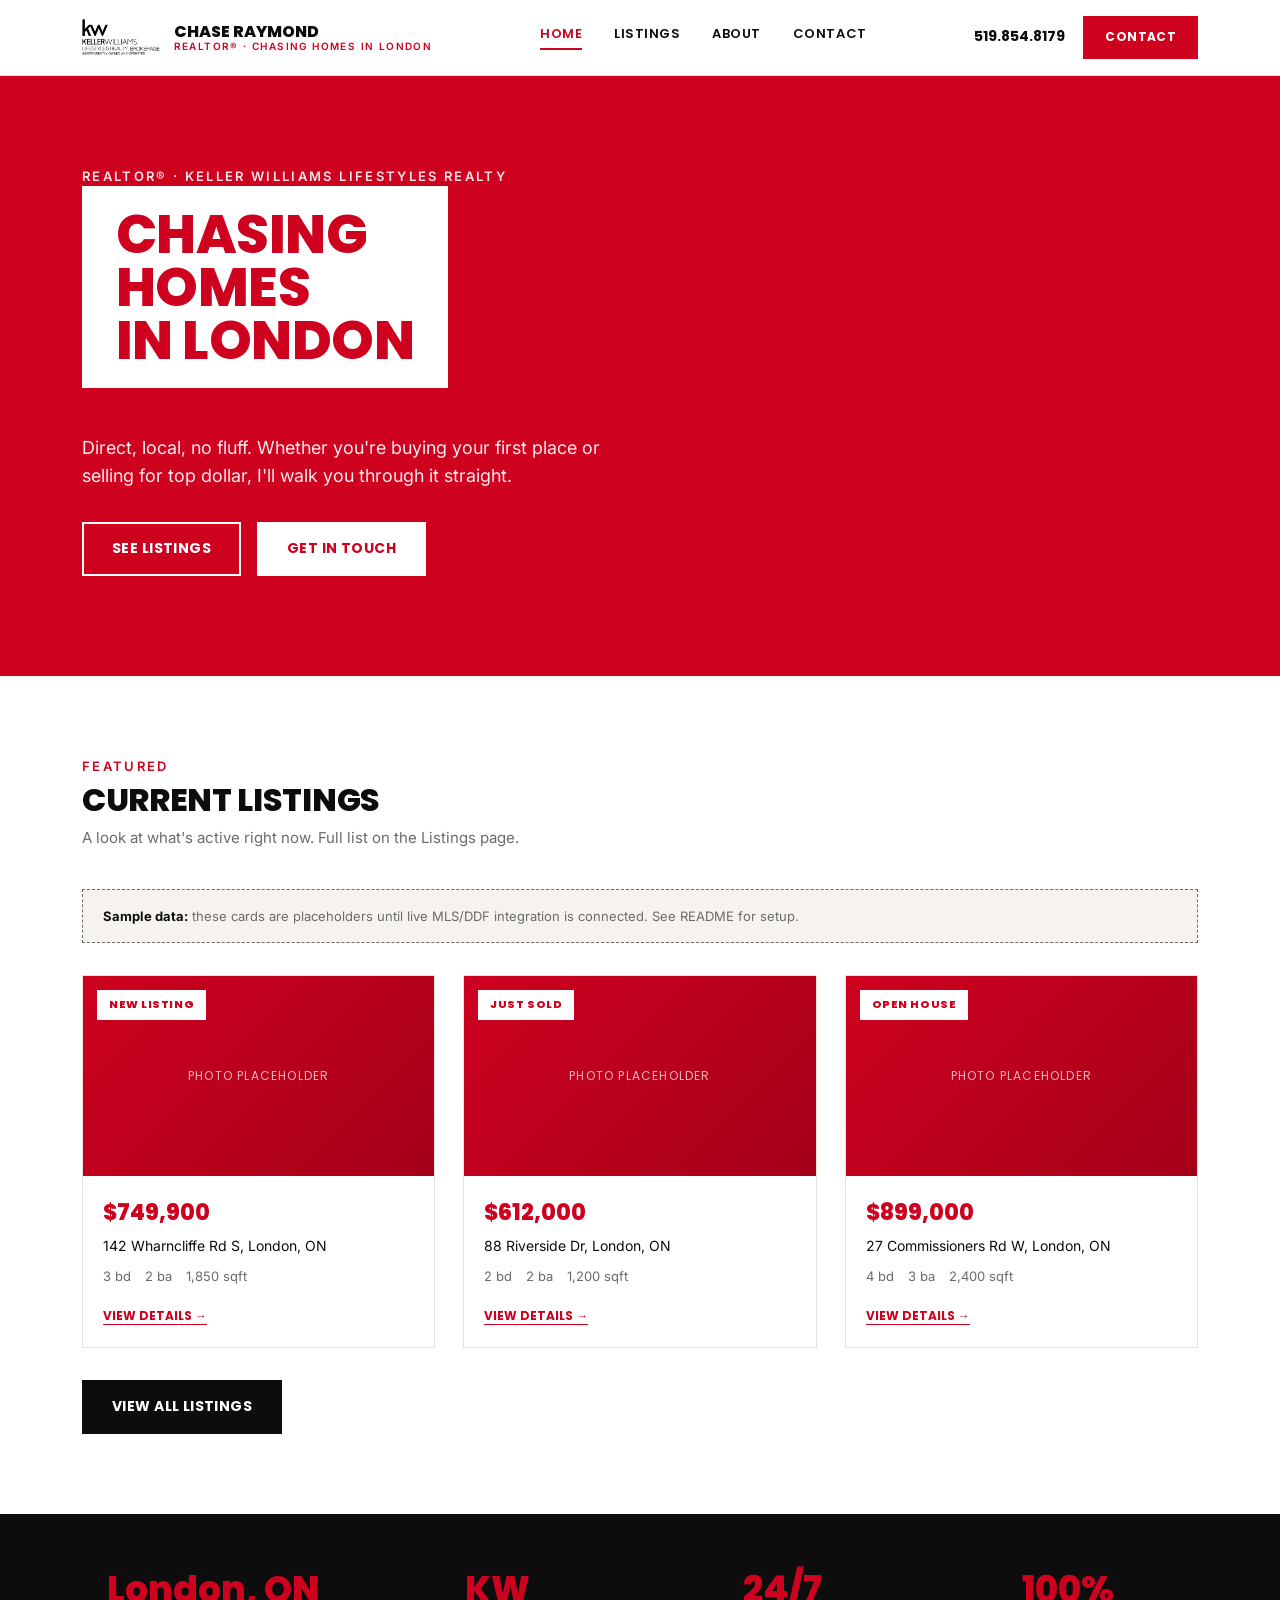
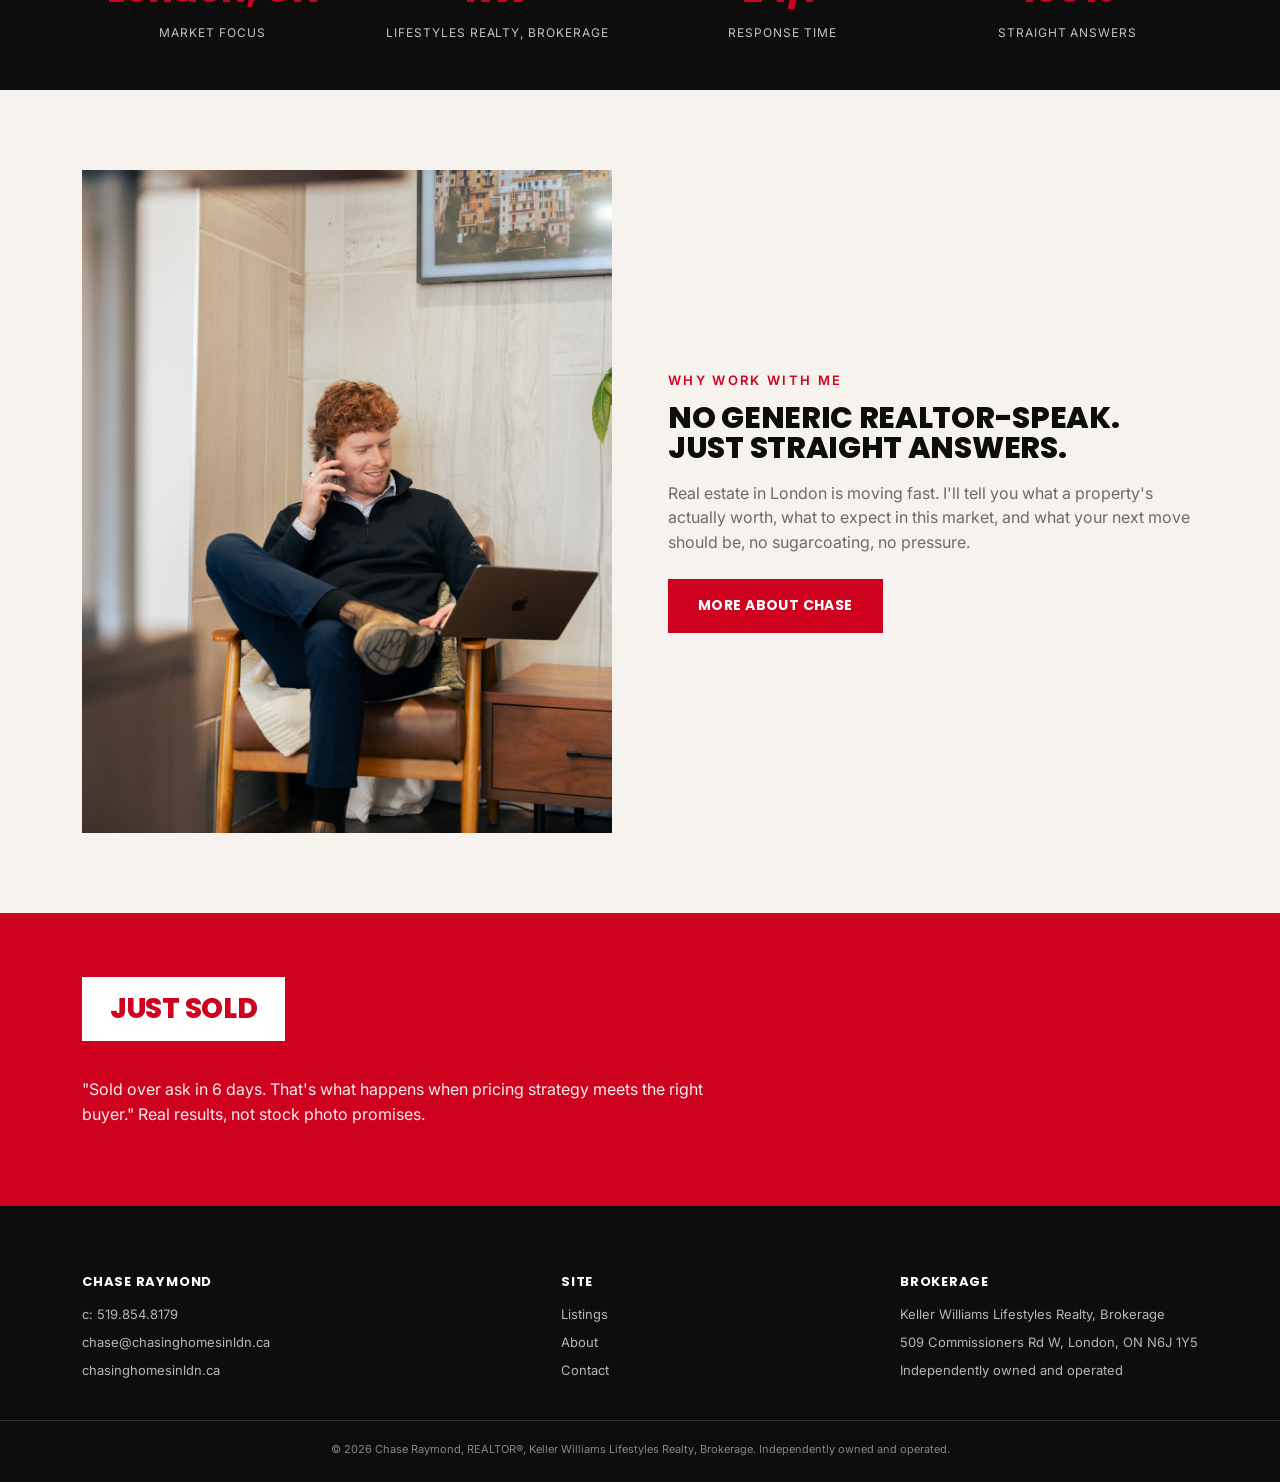
==== index.html @ 0db94415 "Add files via upload" ====
<!DOCTYPE html>
<html lang="en">
<head>
<meta charset="UTF-8">
<title>Chase Raymond | REALTOR® in London, Ontario, Keller Williams Lifestyles Realty</title>
<meta name="description" content="Chase Raymond is a REALTOR® with Keller Williams Lifestyles Realty serving London, Ontario. Browse active listings, get a market update, or reach out directly.">
<meta name="robots" content="index, follow">
<link rel="canonical" href="https://chasinghomesinldn.ca/">
<meta name="viewport" content="width=device-width, initial-scale=1.0">

<!-- Open Graph -->
<meta property="og:type" content="website">
<meta property="og:title" content="Chase Raymond | REALTOR® in London, Ontario">
<meta property="og:description" content="REALTOR® with Keller Williams Lifestyles Realty serving London, Ontario. Browse listings, get a market update, or reach out directly.">
<meta property="og:url" content="https://chasinghomesinldn.ca/">
<meta property="og:image" content="https://chasinghomesinldn.ca/assets/og-image.jpg">
<meta property="og:locale" content="en_CA">
<meta property="og:site_name" content="Chase Raymond, Chasing Homes in London">

<!-- Twitter -->
<meta name="twitter:card" content="summary_large_image">
<meta name="twitter:title" content="Chase Raymond | REALTOR® in London, Ontario">
<meta name="twitter:description" content="REALTOR® with Keller Williams Lifestyles Realty serving London, Ontario.">
<meta name="twitter:image" content="https://chasinghomesinldn.ca/assets/og-image.jpg">

<link rel="preconnect" href="https://fonts.googleapis.com">
<link href="https://fonts.googleapis.com/css2?family=Poppins:wght@400;600;700;800&family=Inter:wght@400;500;600&display=swap" rel="stylesheet">
<link rel="stylesheet" href="css/style.css">

<!-- Structured data: helps Google connect this site to your name + Google Business Profile -->
<script type="application/ld+json">
{
  "@context": "https://schema.org",
  "@type": "RealEstateAgent",
  "name": "Chase Raymond",
  "url": "https://chasinghomesinldn.ca/",
  "image": "https://chasinghomesinldn.ca/assets/og-image.jpg",
  "telephone": "+1-519-854-8179",
  "email": "chase@chasinghomesinldn.ca",
  "address": {
    "@type": "PostalAddress",
    "streetAddress": "509 Commissioners Rd W",
    "addressLocality": "London",
    "addressRegion": "ON",
    "postalCode": "N6J 1Y5",
    "addressCountry": "CA"
  },
  "areaServed": {
    "@type": "City",
    "name": "London, Ontario"
  },
  "worksFor": {
    "@type": "Organization",
    "name": "Keller Williams Lifestyles Realty, Brokerage"
  },
  "sameAs": [
    "https://www.instagram.com/REPLACE_WITH_HANDLE",
    "https://www.facebook.com/REPLACE_WITH_HANDLE",
    "https://www.realtor.ca/REPLACE_WITH_PROFILE_URL",
    "https://www.google.com/maps/place/REPLACE_WITH_GOOGLE_BUSINESS_PROFILE_URL"
  ]
}
</script>
</head>
<body>

<header class="site-header">
  <div class="nav-inner">
    <a class="nav-brand" href="index.html">
      <img src="assets/kw-logo-white.png" alt="Keller Williams" style="filter:invert(1) grayscale(1) brightness(0);">
      <span class="name">Chase Raymond<span>REALTOR® · Chasing Homes in London</span></span>
    </a>
    <nav class="nav-links">
      <a href="index.html" class="active">Home</a>
      <a href="listings.html">Listings</a>
      <a href="about.html">About</a>
      <a href="contact.html">Contact</a>
    </nav>
    <div class="nav-cta">
      <a href="tel:5198548179" class="nav-phone">519.854.8179</a>
      <a href="contact.html" class="btn btn-primary" style="padding:10px 20px;font-size:12px;">Contact</a>
      <button class="menu-toggle">&#9776;</button>
    </div>
  </div>
</header>

<section class="hero">
  <div class="wrap">
    <div class="eyebrow">REALTOR® · Keller Williams Lifestyles Realty</div>
    <div class="panel"><h1>Chasing<br>Homes<br>in London</h1></div>
    <p class="sub">Direct, local, no fluff. Whether you're buying your first place or selling for top dollar, I'll walk you through it straight.</p>
    <div class="actions">
      <a href="listings.html" class="btn btn-outline">See Listings</a>
      <a href="contact.html" class="btn" style="background:var(--white);color:var(--red);">Get In Touch</a>
    </div>
  </div>
</section>

<section class="alt">
  <div class="wrap">
    <div class="section-head">
      <div class="eyebrow">Featured</div>
      <h2>Current Listings</h2>
      <p>A look at what's active right now. Full list on the Listings page.</p>
    </div>
    <div class="listings-notice"><b>Sample data:</b> these cards are placeholders until live MLS/DDF integration is connected. See README for setup.</div>
    <div id="home-listings" class="listing-grid"></div>
    <div style="margin-top:32px;">
      <a href="listings.html" class="btn btn-dark">View All Listings</a>
    </div>
  </div>
</section>

<section class="stats">
  <div class="wrap">
    <div>
      <div class="num">London, ON</div>
      <div class="label">Market Focus</div>
    </div>
    <div>
      <div class="num">KW</div>
      <div class="label">Lifestyles Realty, Brokerage</div>
    </div>
    <div>
      <div class="num">24/7</div>
      <div class="label">Response Time</div>
    </div>
    <div>
      <div class="num">100%</div>
      <div class="label">Straight Answers</div>
    </div>
  </div>
</section>

<section>
  <div class="wrap split">
    <img class="photo-block" src="assets/Photo(32of38).jpg" alt="Chase Raymond working with a client">
    <div>
      <div class="eyebrow">Why work with me</div>
      <h2 style="font-size:30px;margin:12px 0 18px;">No generic realtor-speak. Just straight answers.</h2>
      <p style="color:var(--grey);font-size:16px;margin-bottom:24px;">Real estate in London is moving fast. I'll tell you what a property's actually worth, what to expect in this market, and what your next move should be, no sugarcoating, no pressure.</p>
      <a href="about.html" class="btn btn-primary">More About Chase</a>
    </div>
  </div>
</section>

<section class="quote-block">
  <div class="wrap">
    <div class="panel"><h2>Just Sold</h2></div>
    <p>"Sold over ask in 6 days. That's what happens when pricing strategy meets the right buyer." Real results, not stock photo promises.</p>
  </div>
</section>

<footer class="site-footer">
  <div class="wrap">
    <div class="col">
      <h4>Chase Raymond</h4>
      <a href="tel:5198548179">c: 519.854.8179</a>
      <a href="mailto:chase@chasinghomesinldn.ca">chase@chasinghomesinldn.ca</a>
      <a href="index.html">chasinghomesinldn.ca</a>
    </div>
    <div class="col">
      <h4>Site</h4>
      <a href="listings.html">Listings</a>
      <a href="about.html">About</a>
      <a href="contact.html">Contact</a>
    </div>
    <div class="col">
      <h4>Brokerage</h4>
      <a href="https://kwlifestyles.kw.com/" target="_blank" rel="noopener">Keller Williams Lifestyles Realty, Brokerage</a>
      <a href="https://www.google.com/maps/search/?api=1&query=509+Commissioners+Rd+W%2C+London%2C+ON+N6J+1Y5" target="_blank" rel="noopener">509 Commissioners Rd W, London, ON N6J 1Y5</a>
      <span style="display:block;font-size:13px;margin-bottom:8px;">Independently owned and operated</span>
    </div>
  </div>
  <div class="legal">&copy; 2026 Chase Raymond, REALTOR®, Keller Williams Lifestyles Realty, Brokerage. Independently owned and operated.</div>
</footer>

<script src="js/listings.js"></script>
<script>loadListings('#home-listings', { limit: 3, dataPath: 'data/listings.json' });</script>
</body>
</html>
---- css/style.css ----
/* ============================================
   Chase Raymond, Brand System Stylesheet
   Built from Brand Guidelines v1.0
   ============================================ */

:root{
  --red:#CE011F;
  --red-dark:#A50019;
  --black:#0D0D0D;
  --white:#FFFFFF;
  --offwhite:#F6F3EF;
  --grey:#6B6B6B;
  --line:#E7E2DB;
  --maxw:1180px;
}

*{box-sizing:border-box;}
html{scroll-behavior:smooth;}
body{
  margin:0;
  font-family:'Inter',sans-serif;
  color:var(--black);
  background:var(--offwhite);
  line-height:1.55;
}
img{max-width:100%;display:block;}
a{color:inherit;text-decoration:none;}

h1,h2,h3,.headline{
  font-family:'Poppins',sans-serif;
  font-weight:800;
  text-transform:uppercase;
  margin:0;
  line-height:1;
  letter-spacing:-0.01em;
}

.eyebrow{
  font-family:'Inter',sans-serif;
  font-weight:600;
  letter-spacing:0.18em;
  text-transform:uppercase;
  font-size:13px;
  color:var(--red);
}

.wrap{max-width:var(--maxw);margin:0 auto;padding:0 32px;}

/* ---------- Buttons ---------- */
.btn{
  display:inline-block;
  font-family:'Poppins',sans-serif;
  font-weight:700;
  text-transform:uppercase;
  letter-spacing:0.03em;
  font-size:14px;
  padding:14px 28px;
  border:2px solid transparent;
  cursor:pointer;
}
.btn-primary{background:var(--red);color:var(--white);}
.btn-primary:hover{background:var(--red-dark);}
.btn-outline{background:transparent;color:var(--white);border-color:var(--white);}
.btn-outline:hover{background:var(--white);color:var(--red);}
.btn-dark{background:var(--black);color:var(--white);}

/* ---------- Header / Nav ---------- */
header.site-header{
  background:var(--white);
  border-bottom:1px solid var(--line);
  position:sticky;
  top:0;
  z-index:50;
}
.nav-inner{
  display:flex;
  align-items:center;
  justify-content:space-between;
  padding:16px 32px;
  max-width:var(--maxw);
  margin:0 auto;
}
.nav-brand{display:flex;align-items:center;gap:14px;}
.nav-brand img{height:36px;width:auto;}
.nav-brand .name{
  font-family:'Poppins',sans-serif;
  font-weight:800;
  text-transform:uppercase;
  font-size:16px;
  color:var(--black);
  line-height:1.1;
}
.nav-brand .name span{display:block;font-family:'Inter',sans-serif;font-weight:600;font-size:10px;letter-spacing:0.14em;color:var(--red);text-transform:uppercase;}
nav.nav-links{display:flex;gap:32px;}
nav.nav-links a{
  font-family:'Poppins',sans-serif;
  font-weight:600;
  font-size:13px;
  text-transform:uppercase;
  letter-spacing:0.04em;
  color:var(--black);
  padding-bottom:4px;
  border-bottom:2px solid transparent;
}
nav.nav-links a:hover, nav.nav-links a.active{border-bottom-color:var(--red);color:var(--red);}
.nav-cta{display:flex;align-items:center;gap:18px;}
.nav-phone{font-family:'Poppins',sans-serif;font-weight:700;font-size:14px;}
.menu-toggle{display:none;background:none;border:none;font-size:26px;cursor:pointer;}

@media (max-width:860px){
  nav.nav-links{
    position:absolute;top:100%;left:0;right:0;
    background:var(--white);
    flex-direction:column;
    padding:20px 32px;
    border-bottom:1px solid var(--line);
    display:none;
    gap:18px;
  }
  nav.nav-links.open{display:flex;}
  .menu-toggle{display:block;}
  .nav-phone{display:none;}
}

/* ---------- Hero / Offset Block ---------- */
.hero{
  background:var(--red);
  color:var(--white);
  padding:90px 0 100px;
  position:relative;
  overflow:hidden;
}
.hero .wrap{position:relative;z-index:2;}
.hero .panel{
  background:var(--white);
  color:var(--red);
  display:inline-block;
  padding:22px 34px;
  margin-bottom:26px;
}
.hero .panel h1{font-size:54px;line-height:0.98;}
.hero .eyebrow{color:var(--white);opacity:0.9;}
.hero p.sub{
  font-size:18px;
  max-width:520px;
  margin:20px 0 32px;
  color:rgba(255,255,255,0.92);
}
.hero .actions{display:flex;gap:16px;flex-wrap:wrap;}

@media (max-width:640px){
  .hero .panel h1{font-size:38px;}
}

/* ---------- Section shell ---------- */
section{padding:80px 0;}
section.alt{background:var(--white);}
.section-head{margin-bottom:40px;max-width:640px;}
.section-head h2{font-size:32px;margin-top:8px;}
.section-head p{color:var(--grey);font-size:15px;margin-top:10px;}

/* ---------- Listing Cards ---------- */
.listing-grid{
  display:grid;
  grid-template-columns:repeat(auto-fit,minmax(300px,1fr));
  gap:28px;
}
.listing-card{
  background:var(--white);
  border:1px solid var(--line);
  overflow:hidden;
}
.listing-card .photo{
  height:200px;
  background:linear-gradient(135deg,var(--red),var(--red-dark));
  display:flex;
  align-items:center;
  justify-content:center;
  color:rgba(255,255,255,0.7);
  font-family:'Poppins',sans-serif;
  font-size:12px;
  text-transform:uppercase;
  letter-spacing:0.1em;
  position:relative;
}
.listing-card .tag{
  position:absolute;top:14px;left:14px;
  background:var(--white);color:var(--red);
  font-family:'Poppins',sans-serif;font-weight:800;font-size:11px;
  text-transform:uppercase;letter-spacing:0.05em;
  padding:6px 12px;
}
.listing-card .body{padding:20px;}
.listing-card .price{font-family:'Poppins',sans-serif;font-weight:800;font-size:22px;color:var(--red);}
.listing-card .addr{font-size:14px;color:var(--black);margin-top:4px;}
.listing-card .meta{font-size:13px;color:var(--grey);margin-top:10px;display:flex;gap:14px;}
.listing-card .cta{margin-top:16px;}
.listing-card .cta a{font-family:'Poppins',sans-serif;font-weight:700;font-size:12px;text-transform:uppercase;color:var(--red);border-bottom:1px solid var(--red);}

.listings-notice{
  background:var(--offwhite);
  border:1px dashed var(--grey);
  padding:16px 20px;
  font-size:13px;
  color:var(--grey);
  margin-bottom:32px;
}
.listings-notice b{color:var(--black);}

/* ---------- About / split ---------- */
.split{display:grid;grid-template-columns:1fr 1fr;gap:56px;align-items:center;}
@media (max-width:860px){.split{grid-template-columns:1fr;}}
.photo-block{
  background:var(--red);
  aspect-ratio:4/5;
  display:flex;
  align-items:center;
  justify-content:center;
  color:rgba(255,255,255,0.75);
  font-family:'Poppins',sans-serif;
  text-transform:uppercase;
  font-size:13px;
  letter-spacing:0.1em;
  text-align:center;
  padding:20px;
}
img.photo-block{
  object-fit:cover;
  padding:0;
}

/* ---------- Stats strip ---------- */
.stats{
  background:var(--black);
  color:var(--white);
  padding:48px 0;
}
.stats .wrap{display:grid;grid-template-columns:repeat(4,1fr);gap:24px;text-align:center;}
.stats .num{font-family:'Poppins',sans-serif;font-weight:800;font-size:36px;color:var(--red);}
.stats .label{font-size:12px;text-transform:uppercase;letter-spacing:0.08em;color:rgba(255,255,255,0.75);margin-top:6px;}
@media (max-width:640px){.stats .wrap{grid-template-columns:repeat(2,1fr);}}

/* ---------- Voice / quote block ---------- */
.quote-block{
  background:var(--red);
  color:var(--white);
  padding:64px 0;
  text-align:left;
}
.quote-block .panel{
  background:var(--white);color:var(--red);
  display:inline-block;padding:18px 28px;margin-bottom:20px;
}
.quote-block .panel h2{font-size:28px;}
.quote-block p{max-width:640px;font-size:16px;color:rgba(255,255,255,0.92);}

/* ---------- Contact form ---------- */
form.contact-form{display:grid;gap:18px;max-width:560px;}
form.contact-form label{
  font-family:'Poppins',sans-serif;
  font-weight:600;
  font-size:12px;
  text-transform:uppercase;
  letter-spacing:0.06em;
  color:var(--grey);
  display:block;
  margin-bottom:6px;
}
form.contact-form input,
form.contact-form textarea,
form.contact-form select{
  width:100%;
  padding:12px 14px;
  border:1px solid var(--line);
  background:var(--white);
  font-family:'Inter',sans-serif;
  font-size:14px;
}
form.contact-form textarea{min-height:120px;resize:vertical;}

.contact-info-block{background:var(--white);border:1px solid var(--line);padding:28px;}
.contact-info-block .row{display:flex;gap:14px;margin-bottom:16px;font-size:14px;}
.contact-info-block .row b{font-family:'Poppins',sans-serif;font-weight:700;min-width:70px;color:var(--red);text-transform:uppercase;font-size:12px;}

/* ---------- Footer ---------- */
footer.site-footer{
  background:var(--black);
  color:rgba(255,255,255,0.7);
  padding:48px 0 24px;
}
footer.site-footer .wrap{display:flex;justify-content:space-between;flex-wrap:wrap;gap:24px;}
footer.site-footer .col h4{
  font-family:'Poppins',sans-serif;color:var(--white);
  font-size:13px;text-transform:uppercase;letter-spacing:0.06em;margin-bottom:12px;
}
footer.site-footer a{font-size:13px;display:block;margin-bottom:8px;color:rgba(255,255,255,0.7);}
footer.site-footer a:hover{color:var(--red);}
footer.site-footer .legal{
  margin-top:32px;padding-top:20px;border-top:1px solid rgba(255,255,255,0.15);
  font-size:11px;color:rgba(255,255,255,0.5);text-align:center;
}
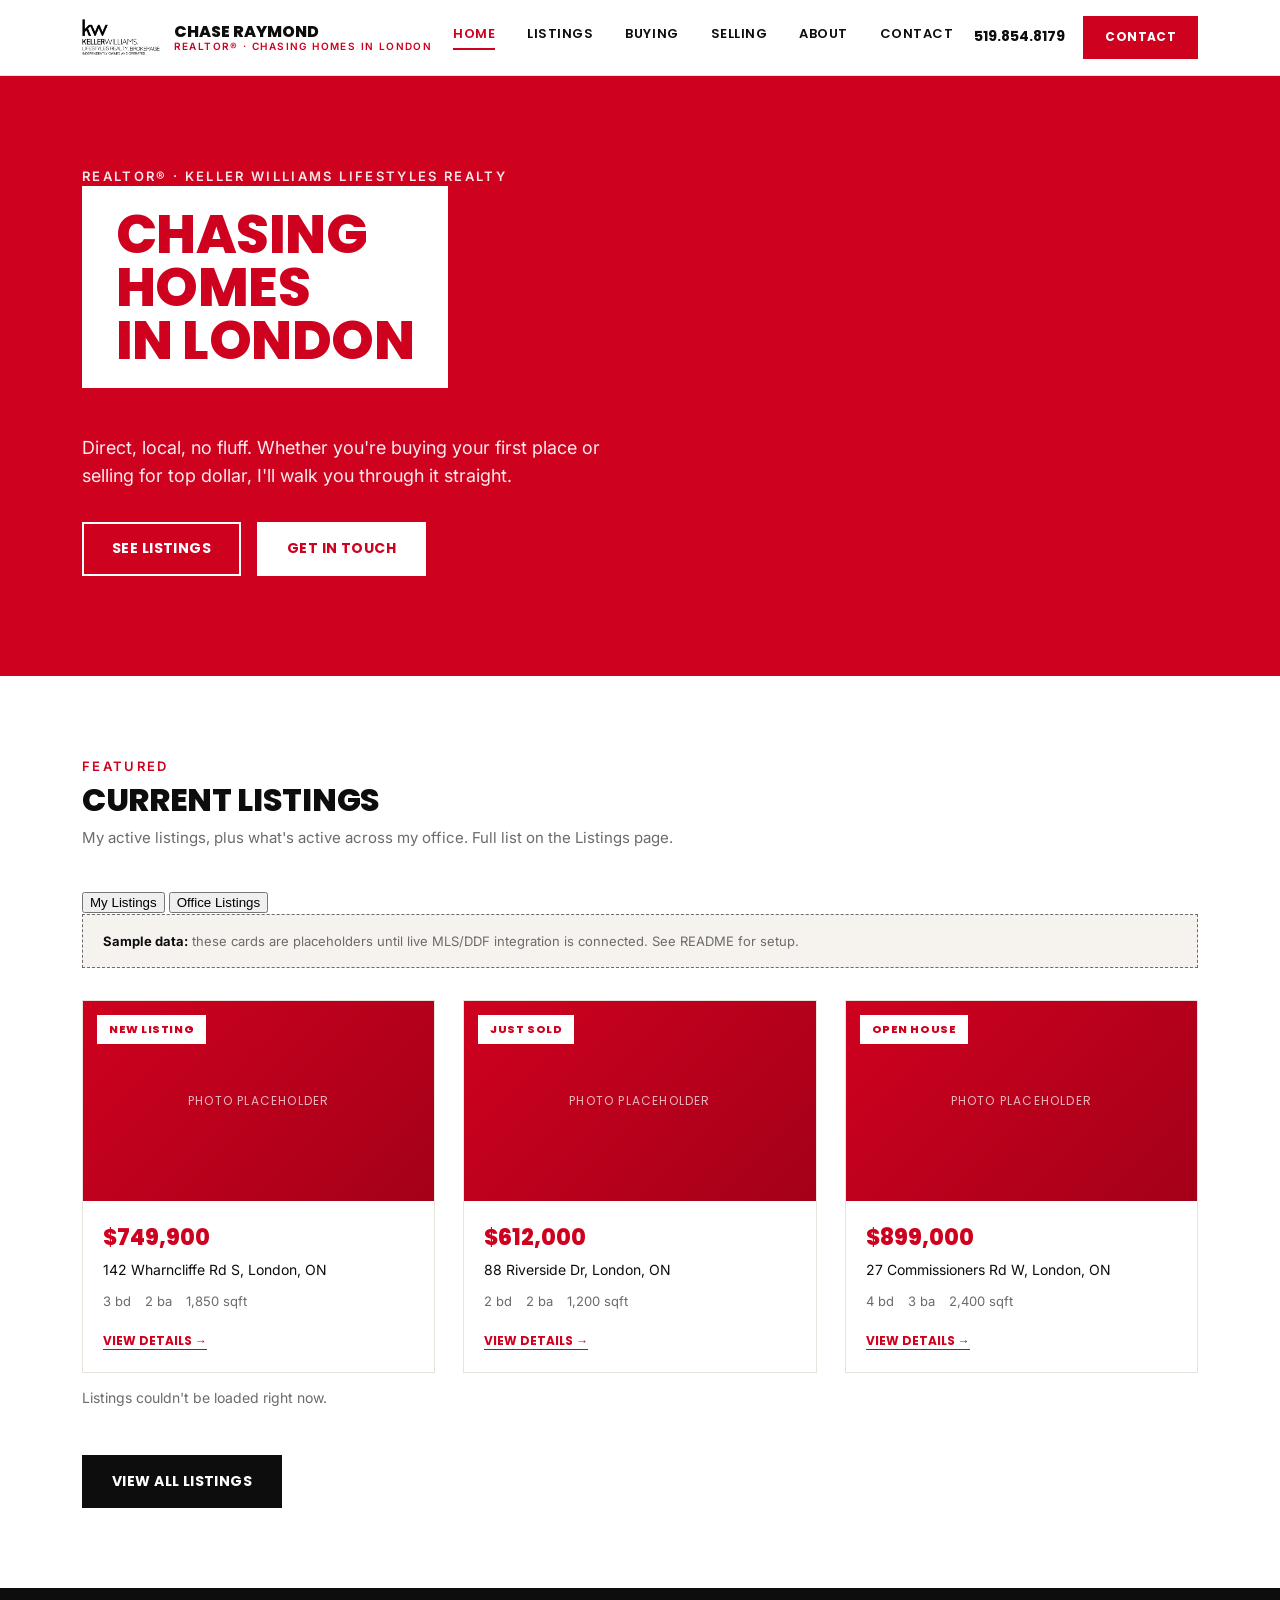
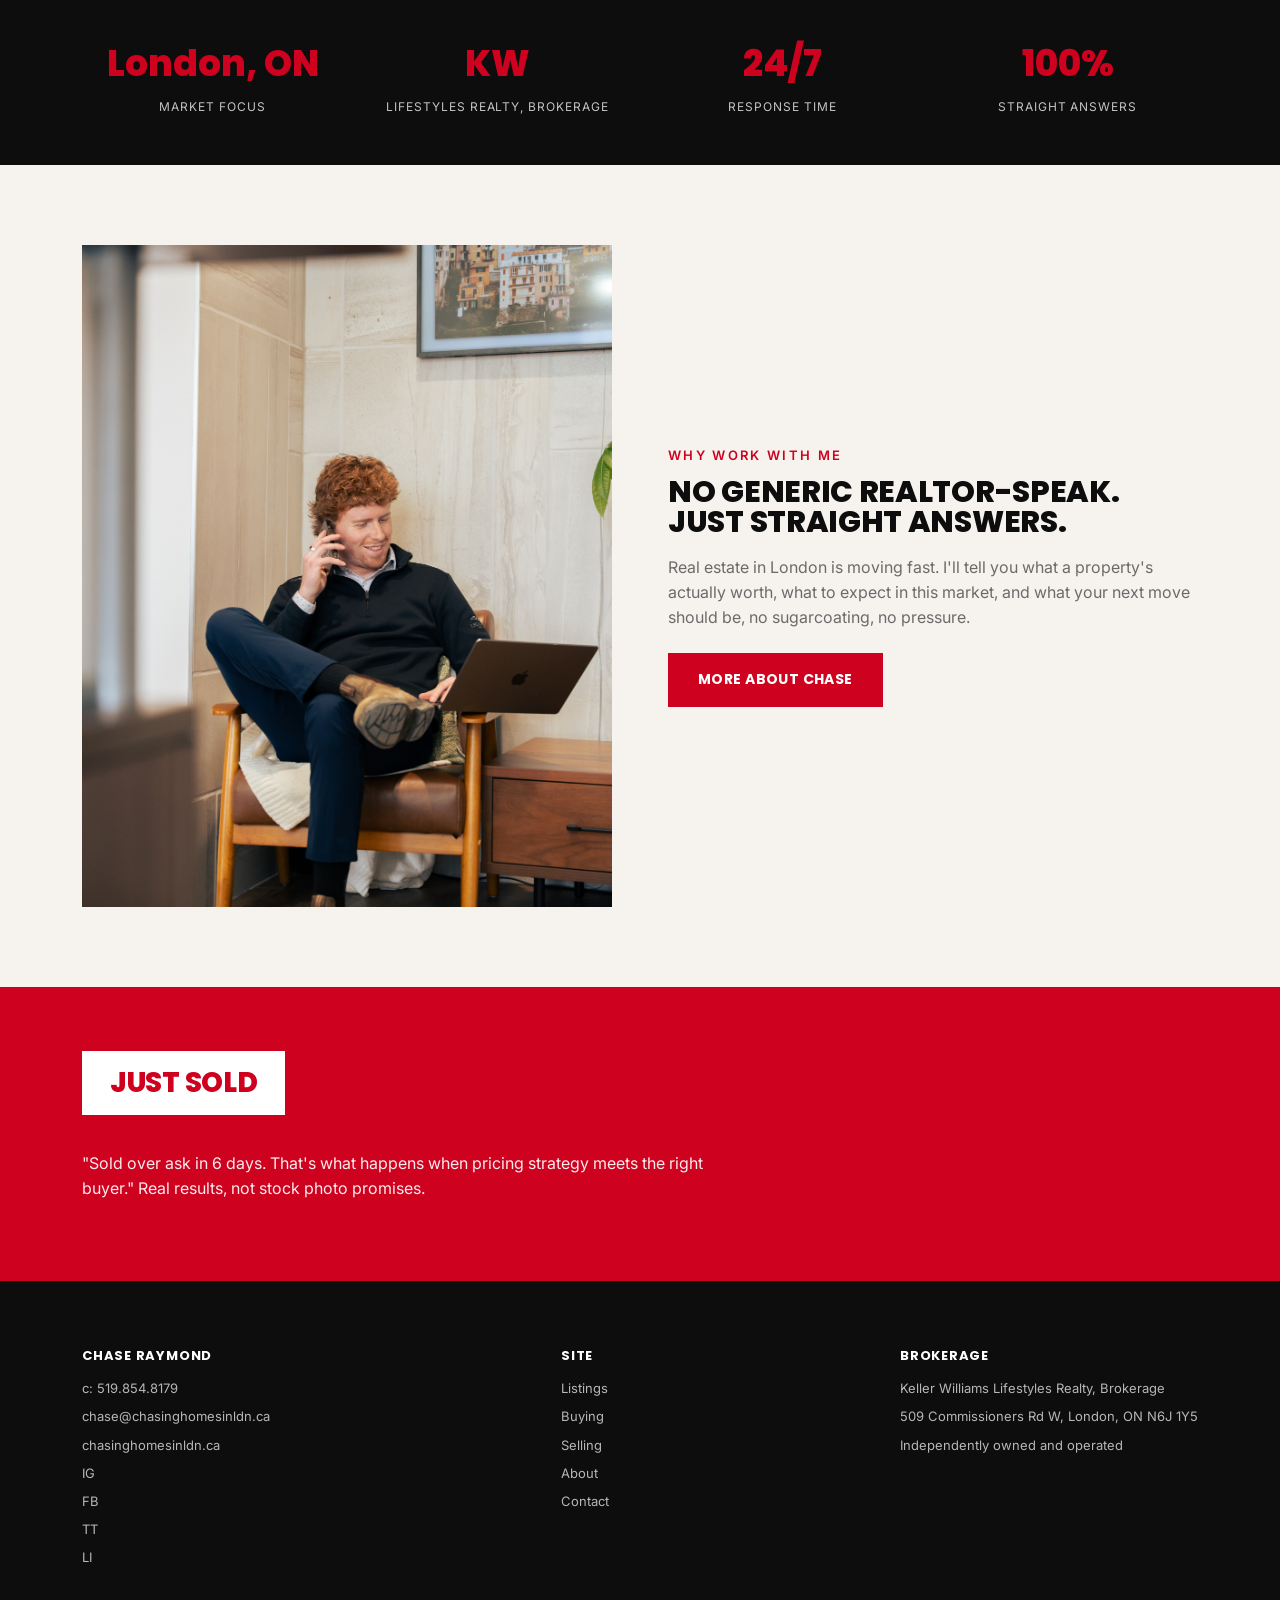
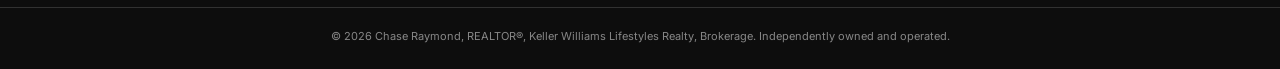
==== commit 5a453f79: "Add files via upload" ====
--- a/index.html
+++ b/index.html
@@ -56,6 +56,8 @@
   "sameAs": [
     "https://www.instagram.com/REPLACE_WITH_HANDLE",
     "https://www.facebook.com/REPLACE_WITH_HANDLE",
+    "https://www.tiktok.com/@REPLACE_WITH_HANDLE",
+    "https://www.linkedin.com/in/REPLACE_WITH_HANDLE",
     "https://www.realtor.ca/REPLACE_WITH_PROFILE_URL",
     "https://www.google.com/maps/place/REPLACE_WITH_GOOGLE_BUSINESS_PROFILE_URL"
   ]
@@ -73,6 +75,8 @@
     <nav class="nav-links">
       <a href="index.html" class="active">Home</a>
       <a href="listings.html">Listings</a>
+      <a href="buying.html">Buying</a>
+      <a href="selling.html">Selling</a>
       <a href="about.html">About</a>
       <a href="contact.html">Contact</a>
     </nav>
@@ -84,7 +88,7 @@
   </div>
 </header>
 
-<section class="hero">
+<section class="hero hero-photo">
   <div class="wrap">
     <div class="eyebrow">REALTOR® · Keller Williams Lifestyles Realty</div>
     <div class="panel"><h1>Chasing<br>Homes<br>in London</h1></div>
@@ -96,22 +100,35 @@
   </div>
 </section>
 
-<section class="alt">
+<section class="alt reveal">
   <div class="wrap">
     <div class="section-head">
       <div class="eyebrow">Featured</div>
       <h2>Current Listings</h2>
-      <p>A look at what's active right now. Full list on the Listings page.</p>
-    </div>
+      <p>My active listings, plus what's active across my office. Full list on the Listings page.</p>
+    </div>
+
+    <div class="tab-row">
+      <button class="tab-btn active" data-tab="mine">My Listings</button>
+      <button class="tab-btn" data-tab="office">Office Listings</button>
+    </div>
+
     <div class="listings-notice"><b>Sample data:</b> these cards are placeholders until live MLS/DDF integration is connected. See README for setup.</div>
-    <div id="home-listings" class="listing-grid"></div>
+
+    <div class="tab-panel active" id="tab-mine">
+      <div id="home-listings" class="listing-grid"></div>
+    </div>
+    <div class="tab-panel" id="tab-office">
+      <div id="home-office-listings" class="listing-grid"></div>
+    </div>
+
     <div style="margin-top:32px;">
       <a href="listings.html" class="btn btn-dark">View All Listings</a>
     </div>
   </div>
 </section>
 
-<section class="stats">
+<section class="stats reveal">
   <div class="wrap">
     <div>
       <div class="num">London, ON</div>
@@ -132,7 +149,7 @@
   </div>
 </section>
 
-<section>
+<section class="reveal">
   <div class="wrap split">
     <img class="photo-block" src="assets/Photo(32of38).jpg" alt="Chase Raymond working with a client">
     <div>
@@ -144,7 +161,7 @@
   </div>
 </section>
 
-<section class="quote-block">
+<section class="quote-block reveal">
   <div class="wrap">
     <div class="panel"><h2>Just Sold</h2></div>
     <p>"Sold over ask in 6 days. That's what happens when pricing strategy meets the right buyer." Real results, not stock photo promises.</p>
@@ -158,10 +175,18 @@
       <a href="tel:5198548179">c: 519.854.8179</a>
       <a href="mailto:chase@chasinghomesinldn.ca">chase@chasinghomesinldn.ca</a>
       <a href="index.html">chasinghomesinldn.ca</a>
+      <div class="social-row">
+        <a href="#" aria-label="Instagram">IG</a>
+        <a href="#" aria-label="Facebook">FB</a>
+        <a href="#" aria-label="TikTok">TT</a>
+        <a href="#" aria-label="LinkedIn">LI</a>
+      </div>
     </div>
     <div class="col">
       <h4>Site</h4>
       <a href="listings.html">Listings</a>
+      <a href="buying.html">Buying</a>
+      <a href="selling.html">Selling</a>
       <a href="about.html">About</a>
       <a href="contact.html">Contact</a>
     </div>
@@ -176,6 +201,19 @@
 </footer>
 
 <script src="js/listings.js"></script>
-<script>loadListings('#home-listings', { limit: 3, dataPath: 'data/listings.json' });</script>
+<script src="js/animations.js"></script>
+<script>
+  loadListings('#home-listings', { limit: 3, dataPath: 'data/listings.json' });
+  loadListings('#home-office-listings', { limit: 3, dataPath: 'data/office-listings.json' });
+
+  document.querySelectorAll('.tab-btn').forEach(btn => {
+    btn.addEventListener('click', () => {
+      document.querySelectorAll('.tab-btn').forEach(b => b.classList.remove('active'));
+      document.querySelectorAll('.tab-panel').forEach(p => p.classList.remove('active'));
+      btn.classList.add('active');
+      document.getElementById('tab-' + btn.dataset.tab).classList.add('active');
+    });
+  });
+</script>
 </body>
 </html>
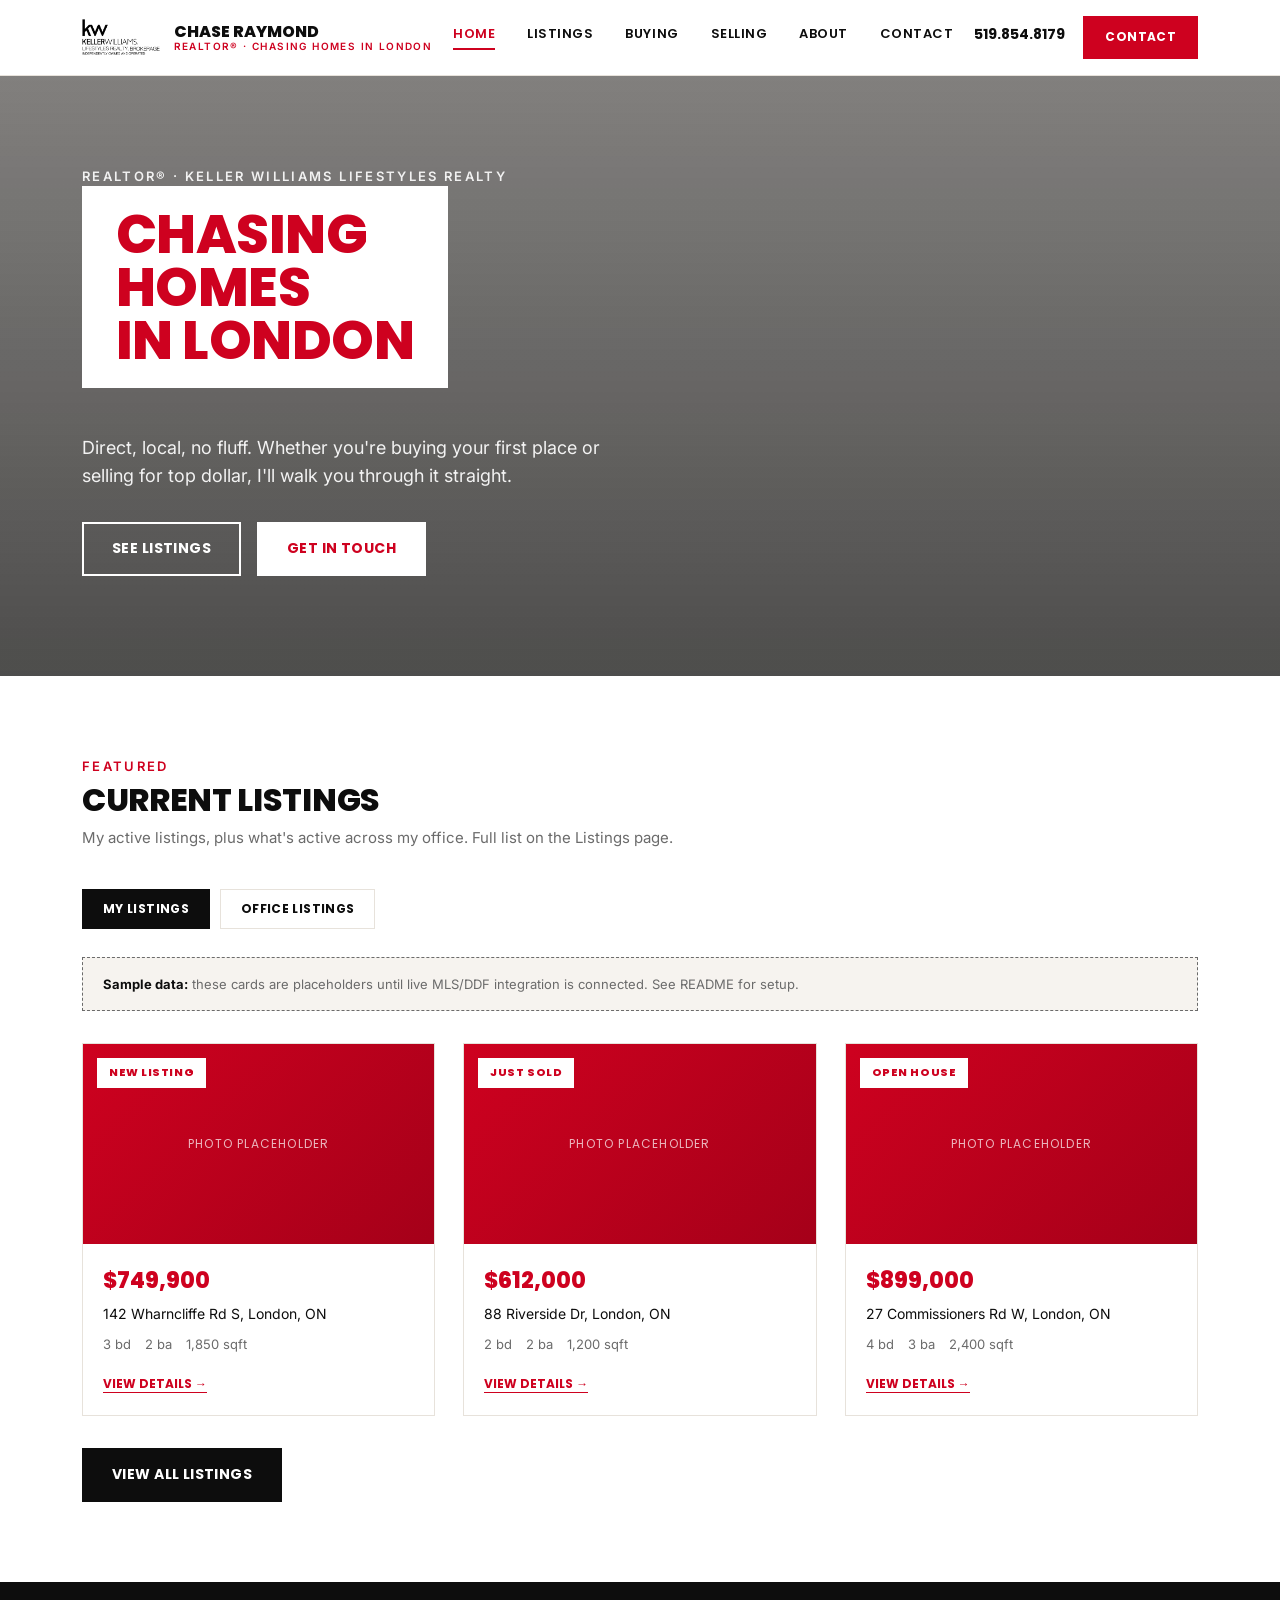
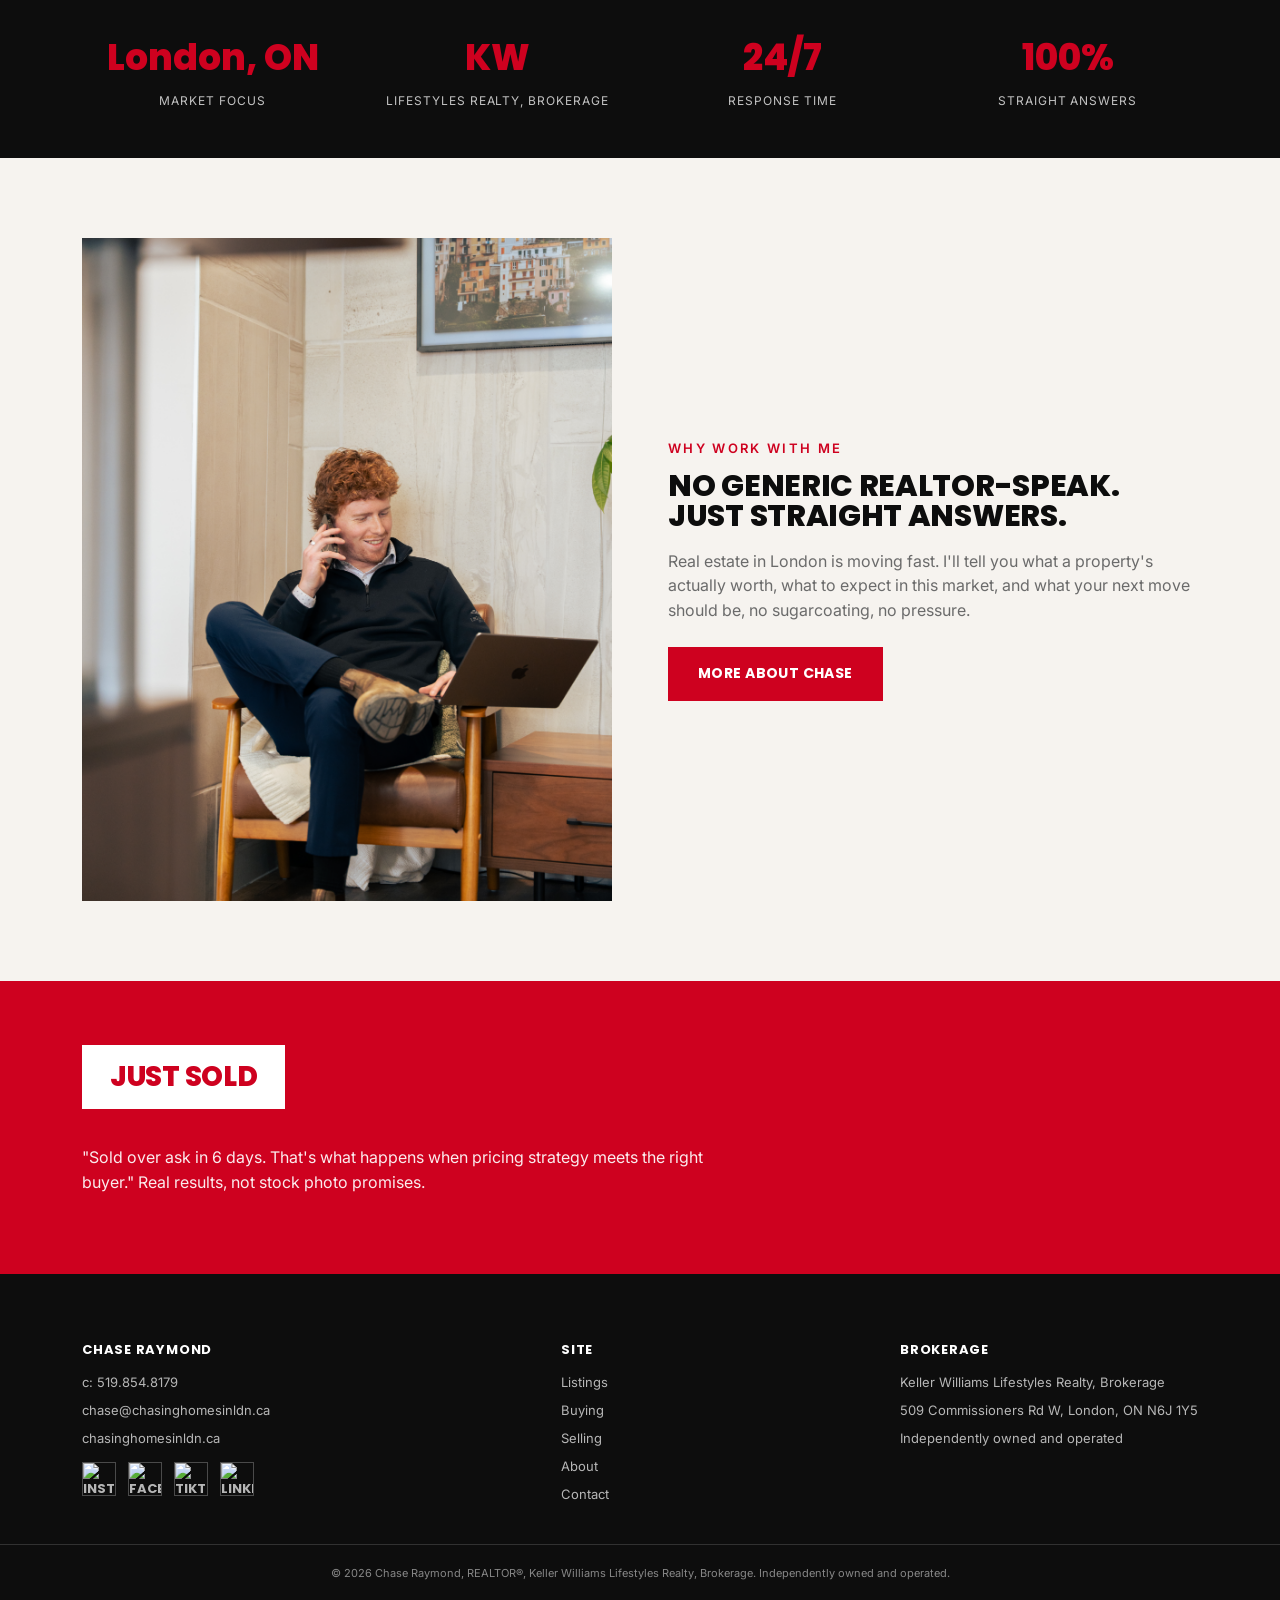
==== commit afe81e2f: "Add files via upload" ====
--- a/index.html
+++ b/index.html
@@ -54,10 +54,10 @@
     "name": "Keller Williams Lifestyles Realty, Brokerage"
   },
   "sameAs": [
-    "https://www.instagram.com/REPLACE_WITH_HANDLE",
-    "https://www.facebook.com/REPLACE_WITH_HANDLE",
-    "https://www.tiktok.com/@REPLACE_WITH_HANDLE",
-    "https://www.linkedin.com/in/REPLACE_WITH_HANDLE",
+    "https://www.instagram.com/chasinghomesinldn/",
+    "https://www.facebook.com/ChasingHomesInLDN/",
+    "https://www.tiktok.com/@c.raymond30",
+    "https://www.linkedin.com/in/chasinghomesinldn/",
     "https://www.realtor.ca/REPLACE_WITH_PROFILE_URL",
     "https://www.google.com/maps/place/REPLACE_WITH_GOOGLE_BUSINESS_PROFILE_URL"
   ]
@@ -176,10 +176,10 @@
       <a href="mailto:chase@chasinghomesinldn.ca">chase@chasinghomesinldn.ca</a>
       <a href="index.html">chasinghomesinldn.ca</a>
       <div class="social-row">
-        <a href="#" aria-label="Instagram">IG</a>
-        <a href="#" aria-label="Facebook">FB</a>
-        <a href="#" aria-label="TikTok">TT</a>
-        <a href="#" aria-label="LinkedIn">LI</a>
+        <a href="https://www.instagram.com/chasinghomesinldn/" target="_blank" rel="noopener" aria-label="Instagram"><img src="assets/Instagram.svg" alt="Instagram"></a>
+        <a href="https://www.facebook.com/ChasingHomesInLDN/" target="_blank" rel="noopener" aria-label="Facebook"><img src="assets/Facebook.svg" alt="Facebook"></a>
+        <a href="https://www.tiktok.com/@c.raymond30" target="_blank" rel="noopener" aria-label="TikTok"><img src="assets/Tiktok.svg" alt="TikTok"></a>
+        <a href="https://www.linkedin.com/in/chasinghomesinldn/" target="_blank" rel="noopener" aria-label="LinkedIn"><img src="assets/Linkedin.svg" alt="LinkedIn"></a>
       </div>
     </div>
     <div class="col">
--- a/css/style.css
+++ b/css/style.css
@@ -79,6 +79,7 @@
   padding:16px 32px;
   max-width:var(--maxw);
   margin:0 auto;
+  gap:16px;
 }
 .nav-brand{display:flex;align-items:center;gap:14px;}
 .nav-brand img{height:36px;width:auto;}
@@ -103,11 +104,31 @@
   border-bottom:2px solid transparent;
 }
 nav.nav-links a:hover, nav.nav-links a.active{border-bottom-color:var(--red);color:var(--red);}
-.nav-cta{display:flex;align-items:center;gap:18px;}
-.nav-phone{font-family:'Poppins',sans-serif;font-weight:700;font-size:14px;}
+.nav-cta{display:flex;align-items:center;gap:18px;flex-shrink:0;}
+.nav-phone{
+  font-family:'Poppins',sans-serif;
+  font-weight:700;
+  font-size:14px;
+  white-space:nowrap;
+  padding-bottom:4px;
+  border-bottom:2px solid transparent;
+  line-height:1.3;
+}
+.nav-phone:hover{border-bottom-color:var(--red);color:var(--red);}
 .menu-toggle{display:none;background:none;border:none;font-size:26px;cursor:pointer;}
 
-@media (max-width:860px){
+@media (max-width:1180px){
+  nav.nav-links{gap:16px;}
+  nav.nav-links a{font-size:12px;}
+  .nav-cta{gap:12px;}
+  .nav-brand .name{font-size:14px;}
+}
+
+@media (max-width:1040px){
+  .nav-phone{display:none;}
+}
+
+@media (max-width:940px){
   nav.nav-links{
     position:absolute;top:100%;left:0;right:0;
     background:var(--white);
@@ -119,7 +140,6 @@
   }
   nav.nav-links.open{display:flex;}
   .menu-toggle{display:block;}
-  .nav-phone{display:none;}
 }
 
 /* ---------- Hero / Offset Block ---------- */
@@ -150,6 +170,12 @@
 
 @media (max-width:640px){
   .hero .panel h1{font-size:38px;}
+}
+
+.hero-photo{
+  background:
+    linear-gradient(180deg, rgba(13,13,13,0.5), rgba(13,13,13,0.72)),
+    url('../assets/London%20Skyline.jpg') center/cover no-repeat;
 }
 
 /* ---------- Section shell ---------- */
@@ -299,3 +325,71 @@
   margin-top:32px;padding-top:20px;border-top:1px solid rgba(255,255,255,0.15);
   font-size:11px;color:rgba(255,255,255,0.5);text-align:center;
 }
+
+/* ---------- Social icons ---------- */
+.social-row{display:flex;gap:12px;margin-top:14px;}
+.social-row a{
+  width:34px;height:34px;
+  display:flex;align-items:center;justify-content:center;
+  border:1px solid rgba(255,255,255,0.25);
+  color:rgba(255,255,255,0.85);
+  font-family:'Poppins',sans-serif;font-weight:700;font-size:12px;
+  text-transform:uppercase;
+}
+.social-row a:hover{border-color:var(--red);color:var(--red);background:rgba(255,255,255,0.05);}
+
+/* ---------- Tabs (listings toggle) ---------- */
+.tab-row{display:flex;gap:10px;margin-bottom:28px;flex-wrap:wrap;}
+.tab-btn{
+  font-family:'Poppins',sans-serif;font-weight:700;font-size:12px;text-transform:uppercase;
+  letter-spacing:0.03em;
+  background:var(--white);border:1px solid var(--line);color:var(--black);
+  padding:10px 20px;cursor:pointer;
+}
+.tab-btn.active{background:var(--black);color:var(--white);border-color:var(--black);}
+.tab-panel{display:none;}
+.tab-panel.active{display:block;}
+
+/* ---------- Process steps ---------- */
+.process-list{counter-reset:step;display:grid;gap:20px;margin-top:8px;}
+.process-step{
+  display:grid;grid-template-columns:56px 1fr;gap:20px;
+  background:var(--white);border:1px solid var(--line);padding:22px;
+}
+.process-step .step-num{
+  counter-increment:step;
+  font-family:'Poppins',sans-serif;font-weight:800;font-size:22px;color:var(--red);
+  display:flex;align-items:flex-start;justify-content:center;
+}
+.process-step .step-num::before{content:counter(step);}
+.process-step h3{font-size:15px;text-transform:none;font-family:'Poppins',sans-serif;font-weight:700;margin-bottom:6px;}
+.process-step p{font-size:14px;color:var(--grey);margin:0;}
+
+/* ---------- Tip cards ---------- */
+.tip-grid{display:grid;grid-template-columns:repeat(auto-fit,minmax(260px,1fr));gap:20px;}
+.tip-card{background:var(--white);border:1px solid var(--line);border-left:4px solid var(--red);padding:20px;}
+.tip-card h3{font-size:14px;text-transform:none;font-family:'Poppins',sans-serif;font-weight:700;margin-bottom:8px;}
+.tip-card p{font-size:14px;color:var(--grey);margin:0;}
+
+/* ---------- Lead capture form ---------- */
+.lead-box{background:var(--black);color:var(--white);padding:40px;display:grid;grid-template-columns:1.1fr 1fr;gap:36px;align-items:center;}
+@media (max-width:760px){.lead-box{grid-template-columns:1fr;}}
+.lead-box h2{font-size:24px;color:var(--white);}
+.lead-box p{font-size:14px;color:rgba(255,255,255,0.75);margin-top:10px;}
+.lead-form{display:flex;gap:10px;flex-wrap:wrap;}
+.lead-form input[type="email"]{
+  flex:1;min-width:200px;padding:14px 16px;border:1px solid rgba(255,255,255,0.3);
+  background:rgba(255,255,255,0.05);color:var(--white);font-family:'Inter',sans-serif;font-size:14px;
+}
+.lead-form input[type="email"]::placeholder{color:rgba(255,255,255,0.5);}
+.lead-form .btn-primary{white-space:nowrap;}
+.lead-note{font-size:11px;color:rgba(255,255,255,0.5);margin-top:10px;}
+
+/* ---------- Scroll reveal ---------- */
+.reveal{opacity:0;transform:translateY(24px);transition:opacity 0.6s ease, transform 0.6s ease;}
+.reveal.in-view{opacity:1;transform:translateY(0);}
+.reveal-stagger.in-view .reveal-item{opacity:1;transform:translateY(0);}
+.reveal-item{opacity:0;transform:translateY(20px);transition:opacity 0.5s ease, transform 0.5s ease;}
+@media (prefers-reduced-motion: reduce){
+  .reveal, .reveal-item{opacity:1;transform:none;transition:none;}
+}
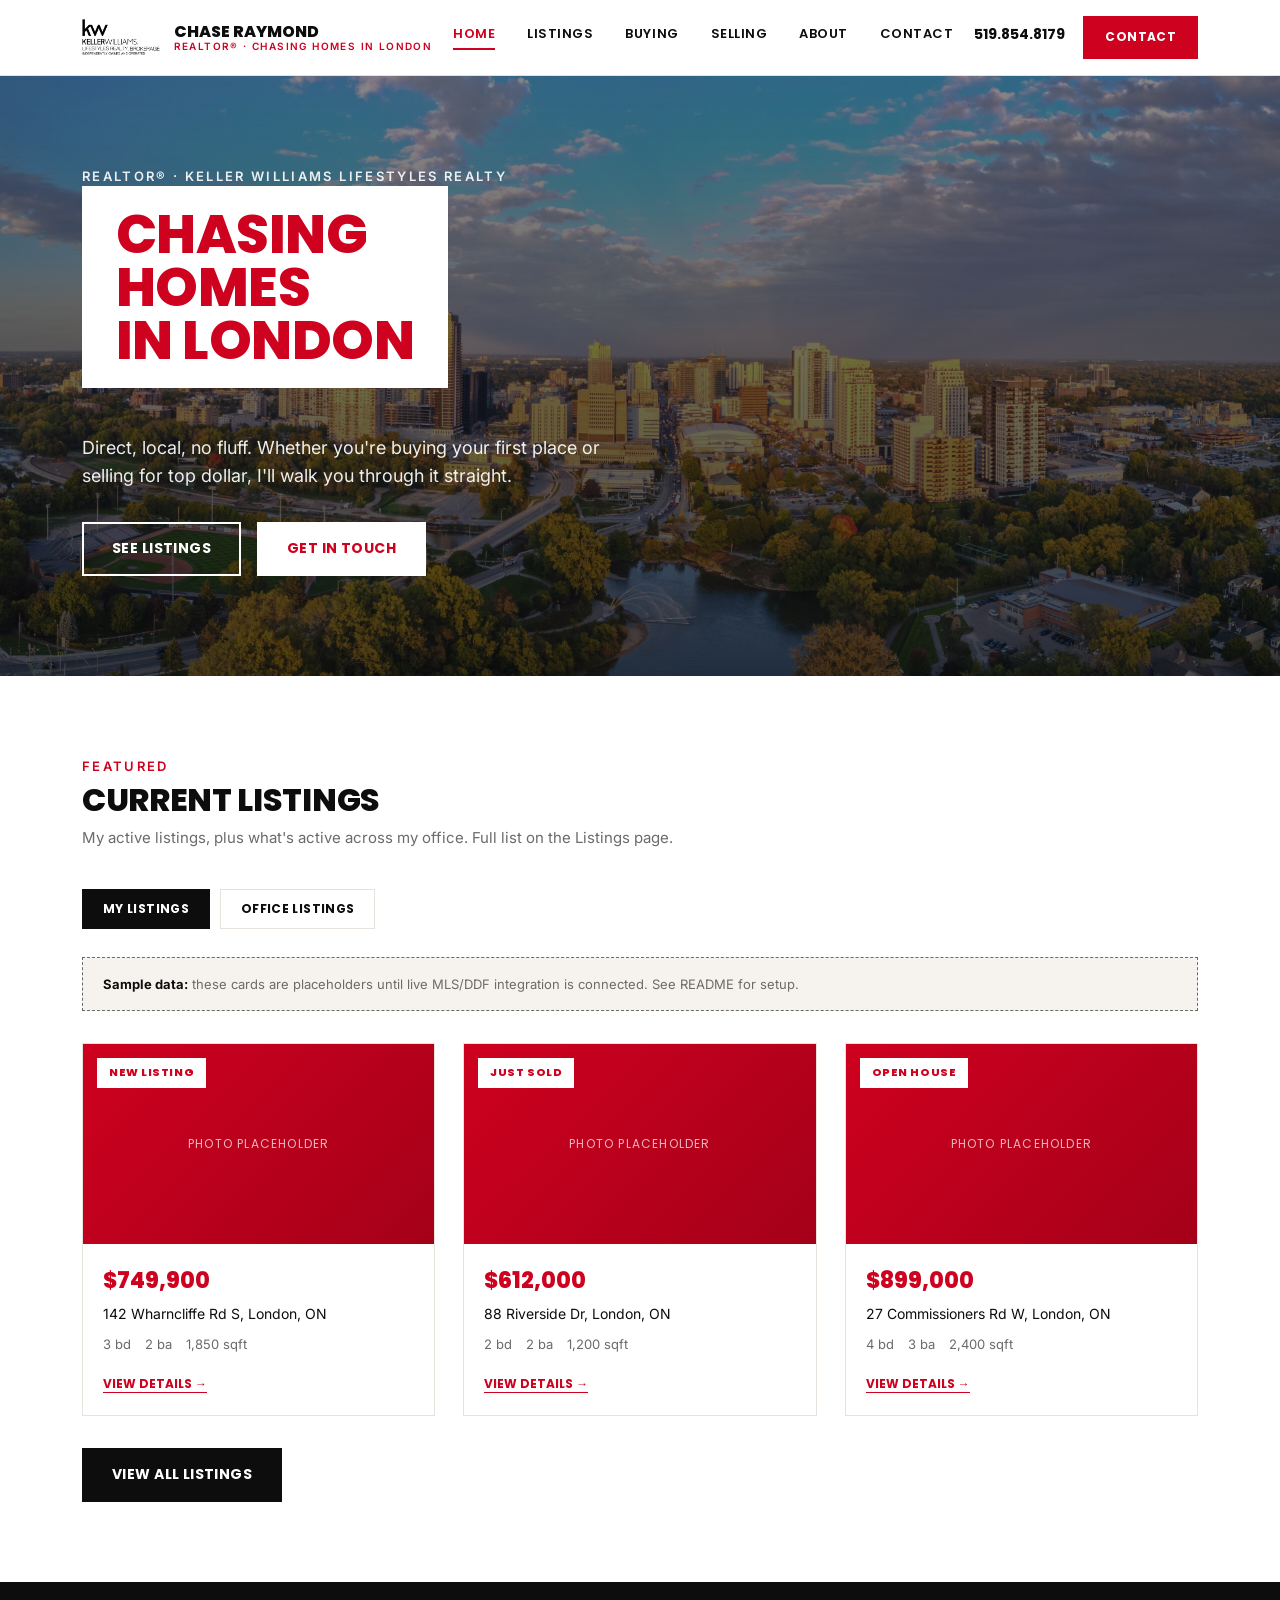
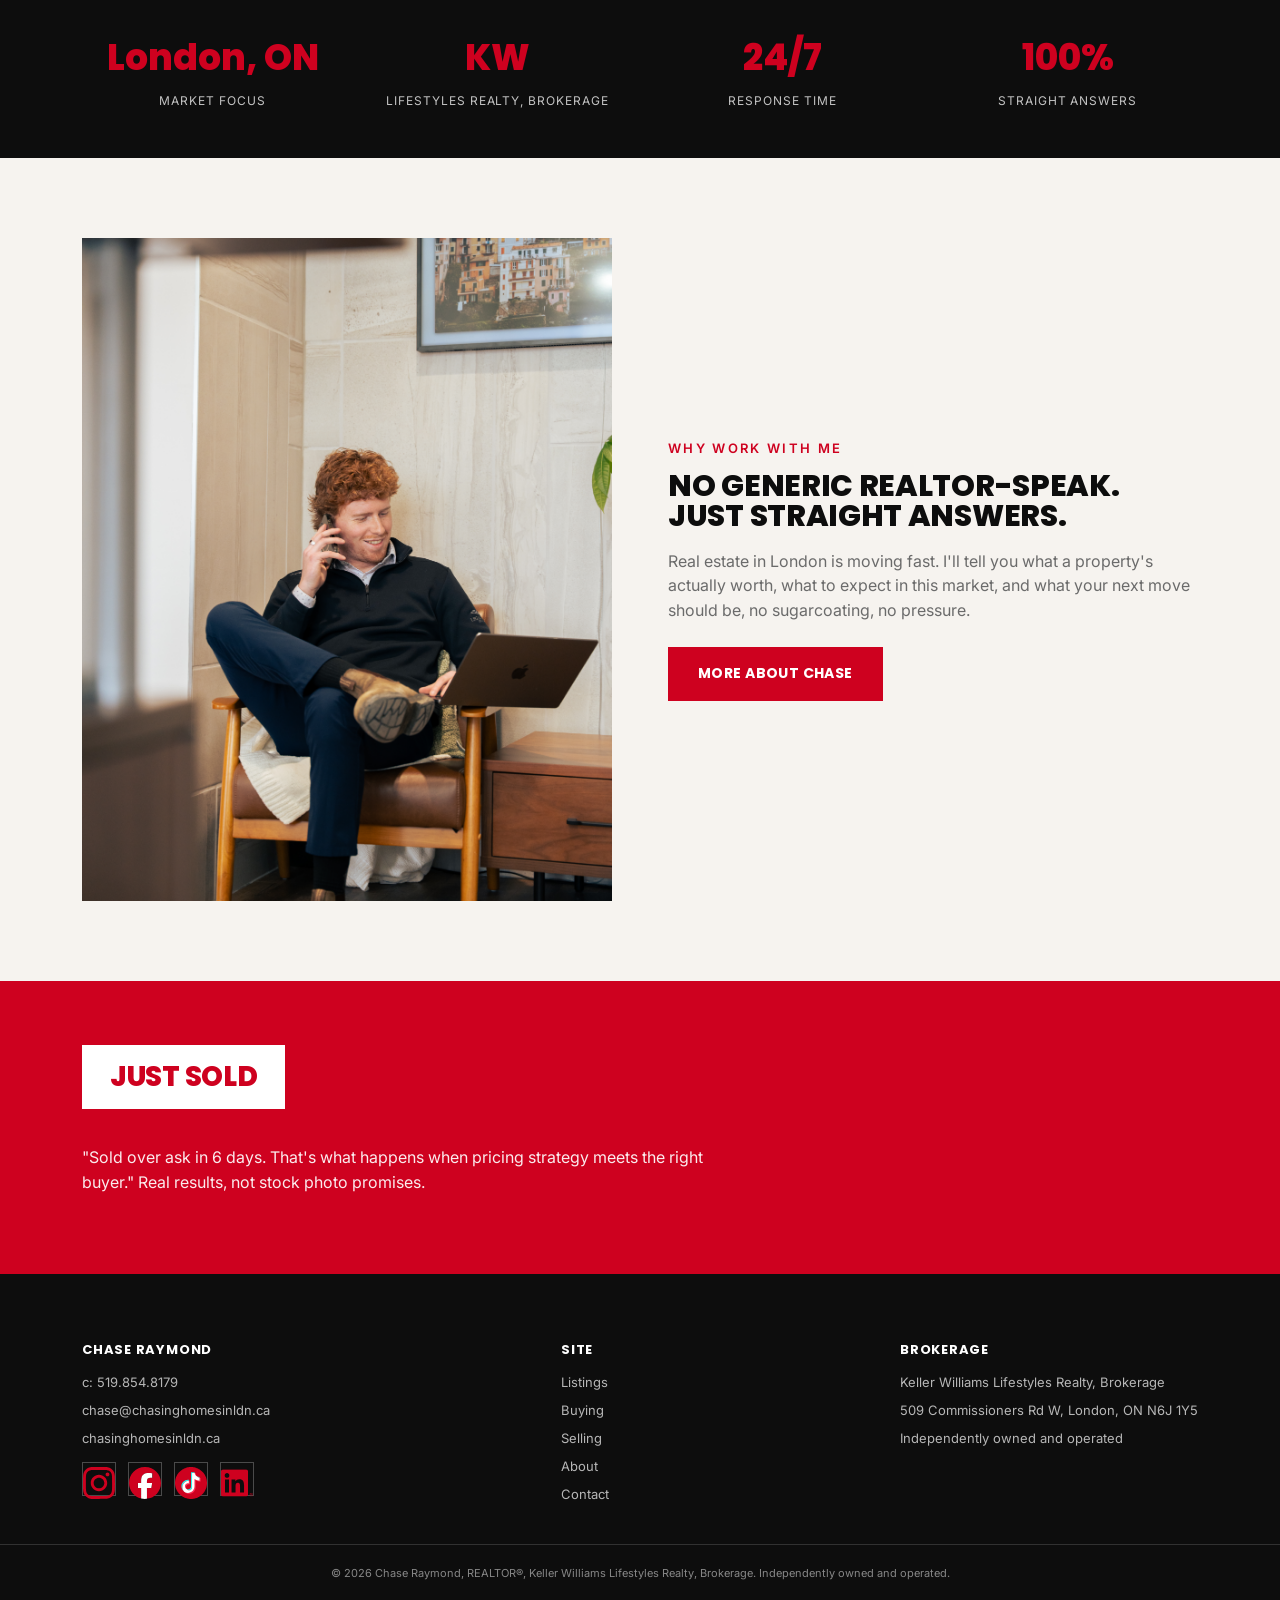
==== commit 63527d73: "Add files via upload" ====
--- a/index.html
+++ b/index.html
@@ -7,6 +7,7 @@
 <meta name="robots" content="index, follow">
 <link rel="canonical" href="https://chasinghomesinldn.ca/">
 <meta name="viewport" content="width=device-width, initial-scale=1.0">
+<link rel="icon" type="image/svg+xml" href="assets/favicon.svg">
 
 <!-- Open Graph -->
 <meta property="og:type" content="website">
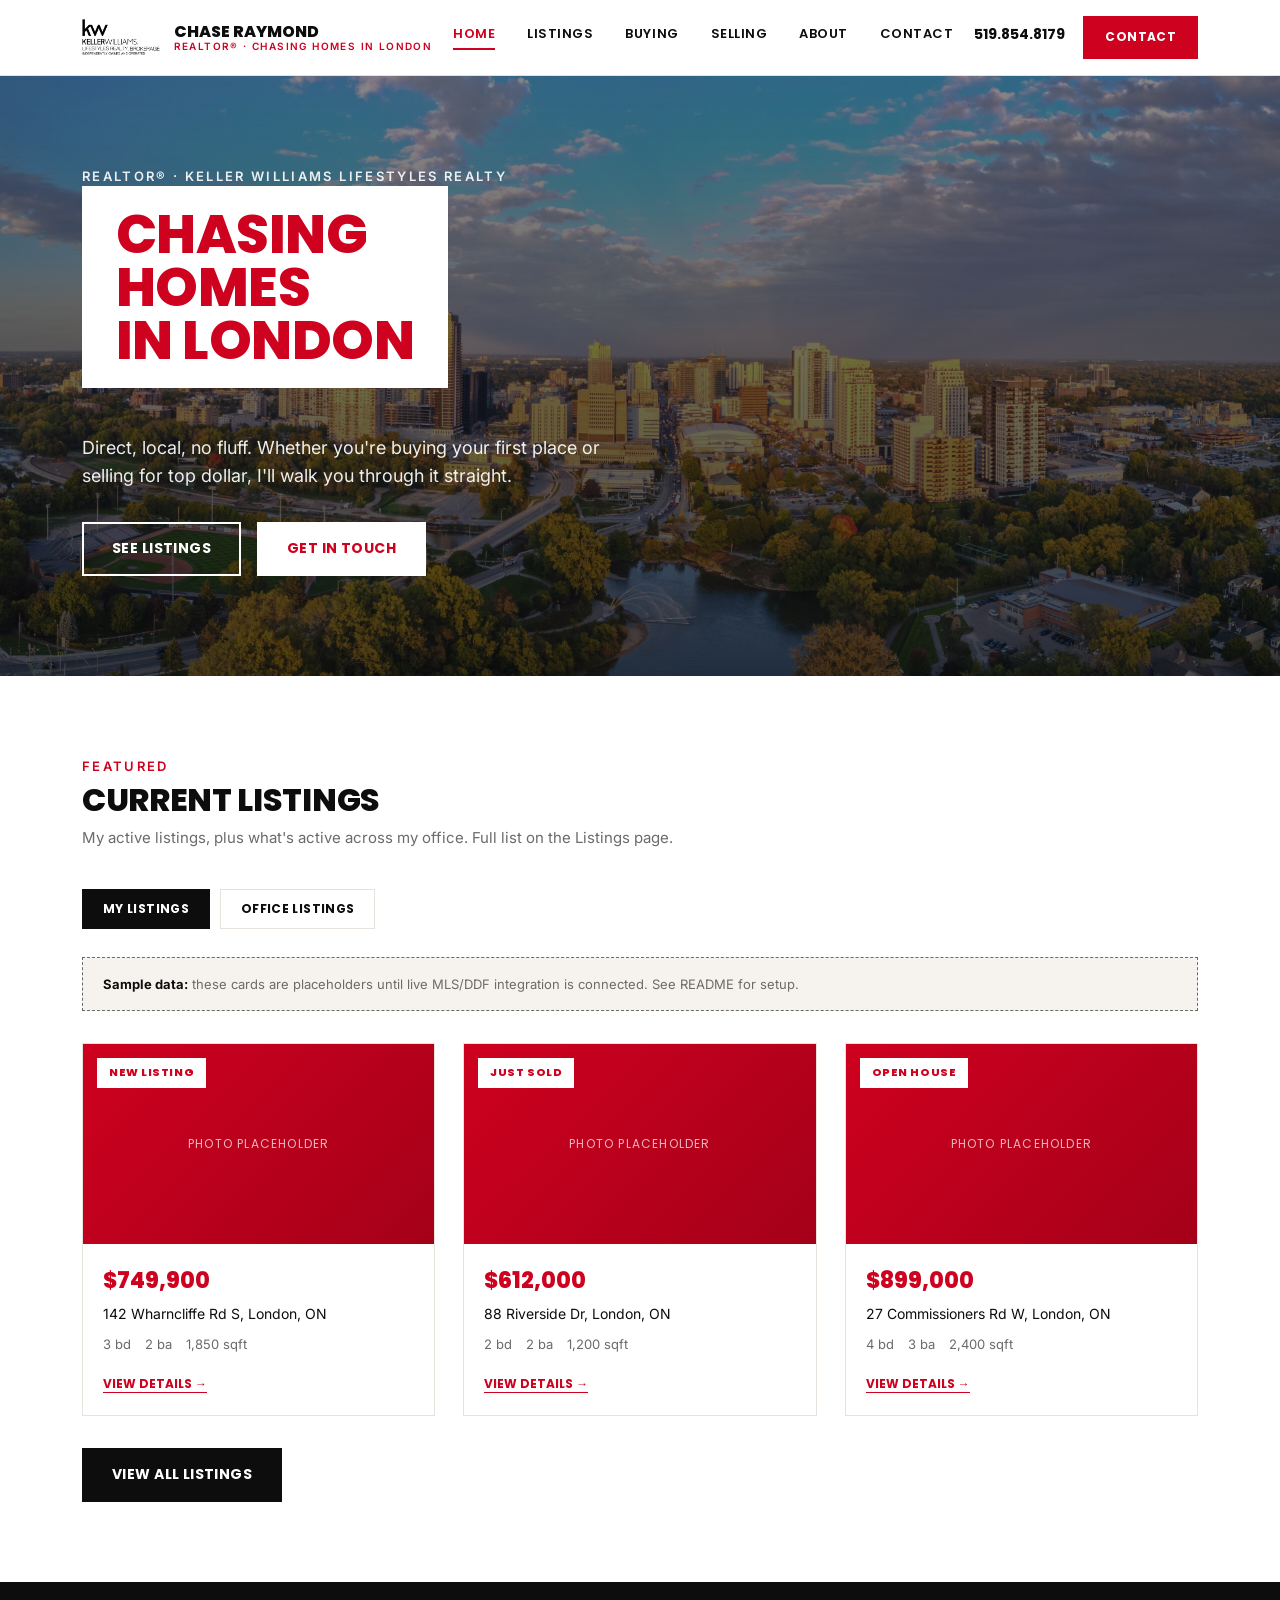
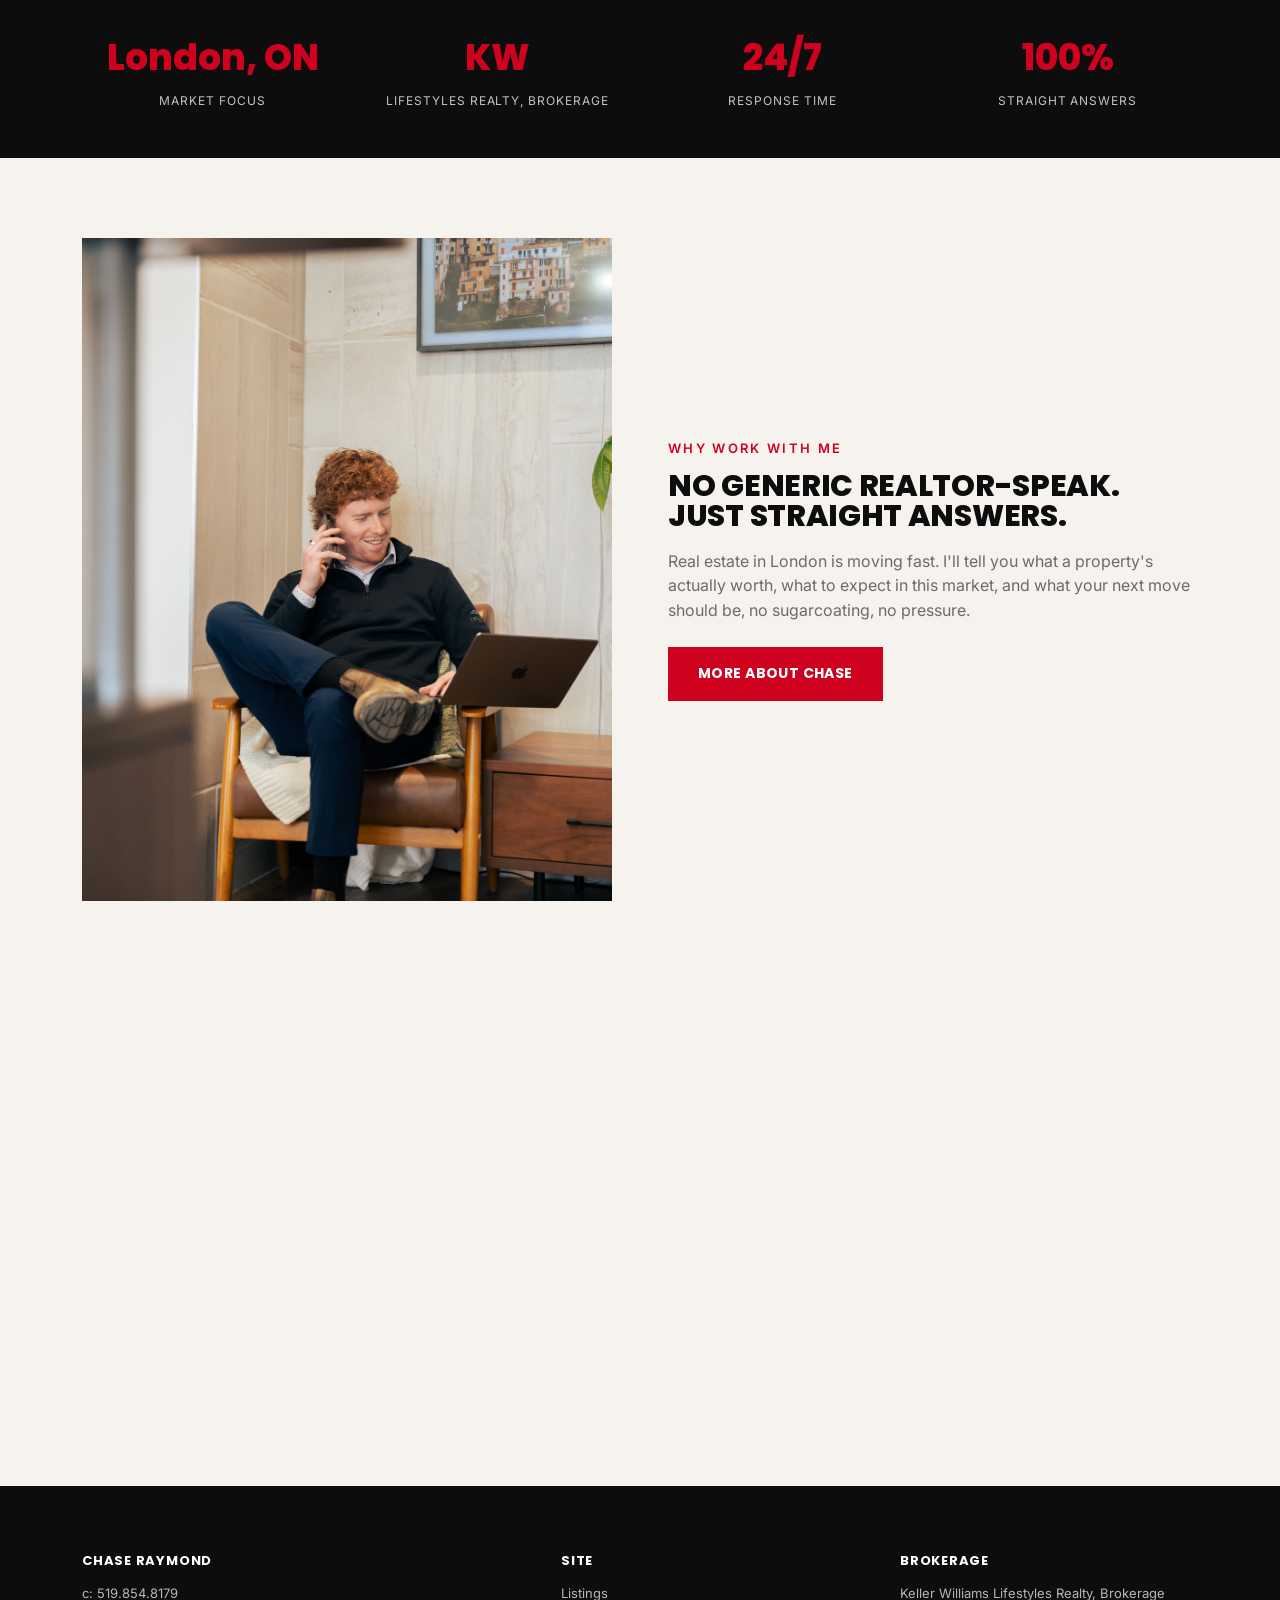
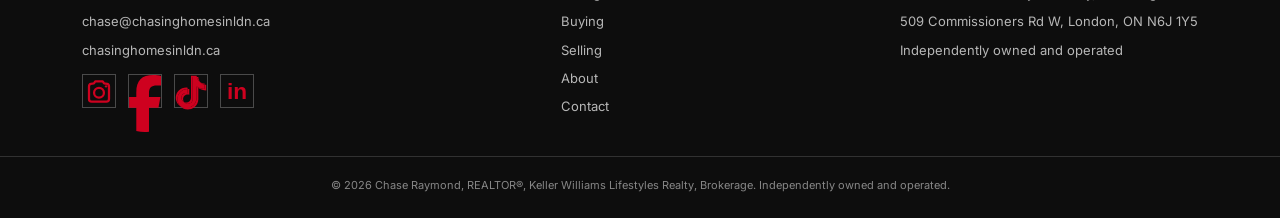
==== commit 1a268097: "Add files via upload" ====
--- a/index.html
+++ b/index.html
@@ -162,10 +162,27 @@
   </div>
 </section>
 
-<section class="quote-block reveal">
-  <div class="wrap">
-    <div class="panel"><h2>Just Sold</h2></div>
-    <p>"Sold over ask in 6 days. That's what happens when pricing strategy meets the right buyer." Real results, not stock photo promises.</p>
+<section class="cta-split reveal">
+  <div class="wrap">
+    <div class="eyebrow" style="color:#fff;opacity:0.8;">Ready When You Are</div>
+    <h2>What's your next move?</h2>
+    <div class="cta-split-grid reveal-stagger">
+      <a href="buying.html" class="cta-card reveal-item">
+        <h3>I'm Buying</h3>
+        <p>Pre-approval, must-haves, offers, closing. Get the full process plus a free buyer's guide.</p>
+        <span class="cta-card-link">See Buying Tips &rarr;</span>
+      </a>
+      <a href="selling.html" class="cta-card reveal-item">
+        <h3>I'm Selling</h3>
+        <p>Pricing, prep, marketing, negotiation. Get the full process plus a free seller's guide.</p>
+        <span class="cta-card-link">See Selling Tips &rarr;</span>
+      </a>
+      <a href="contact.html" class="cta-card reveal-item">
+        <h3>Just Curious</h3>
+        <p>Not ready to commit to anything? Ask a question, get an honest market read, no pressure.</p>
+        <span class="cta-card-link">Contact Chase &rarr;</span>
+      </a>
+    </div>
   </div>
 </section>
 
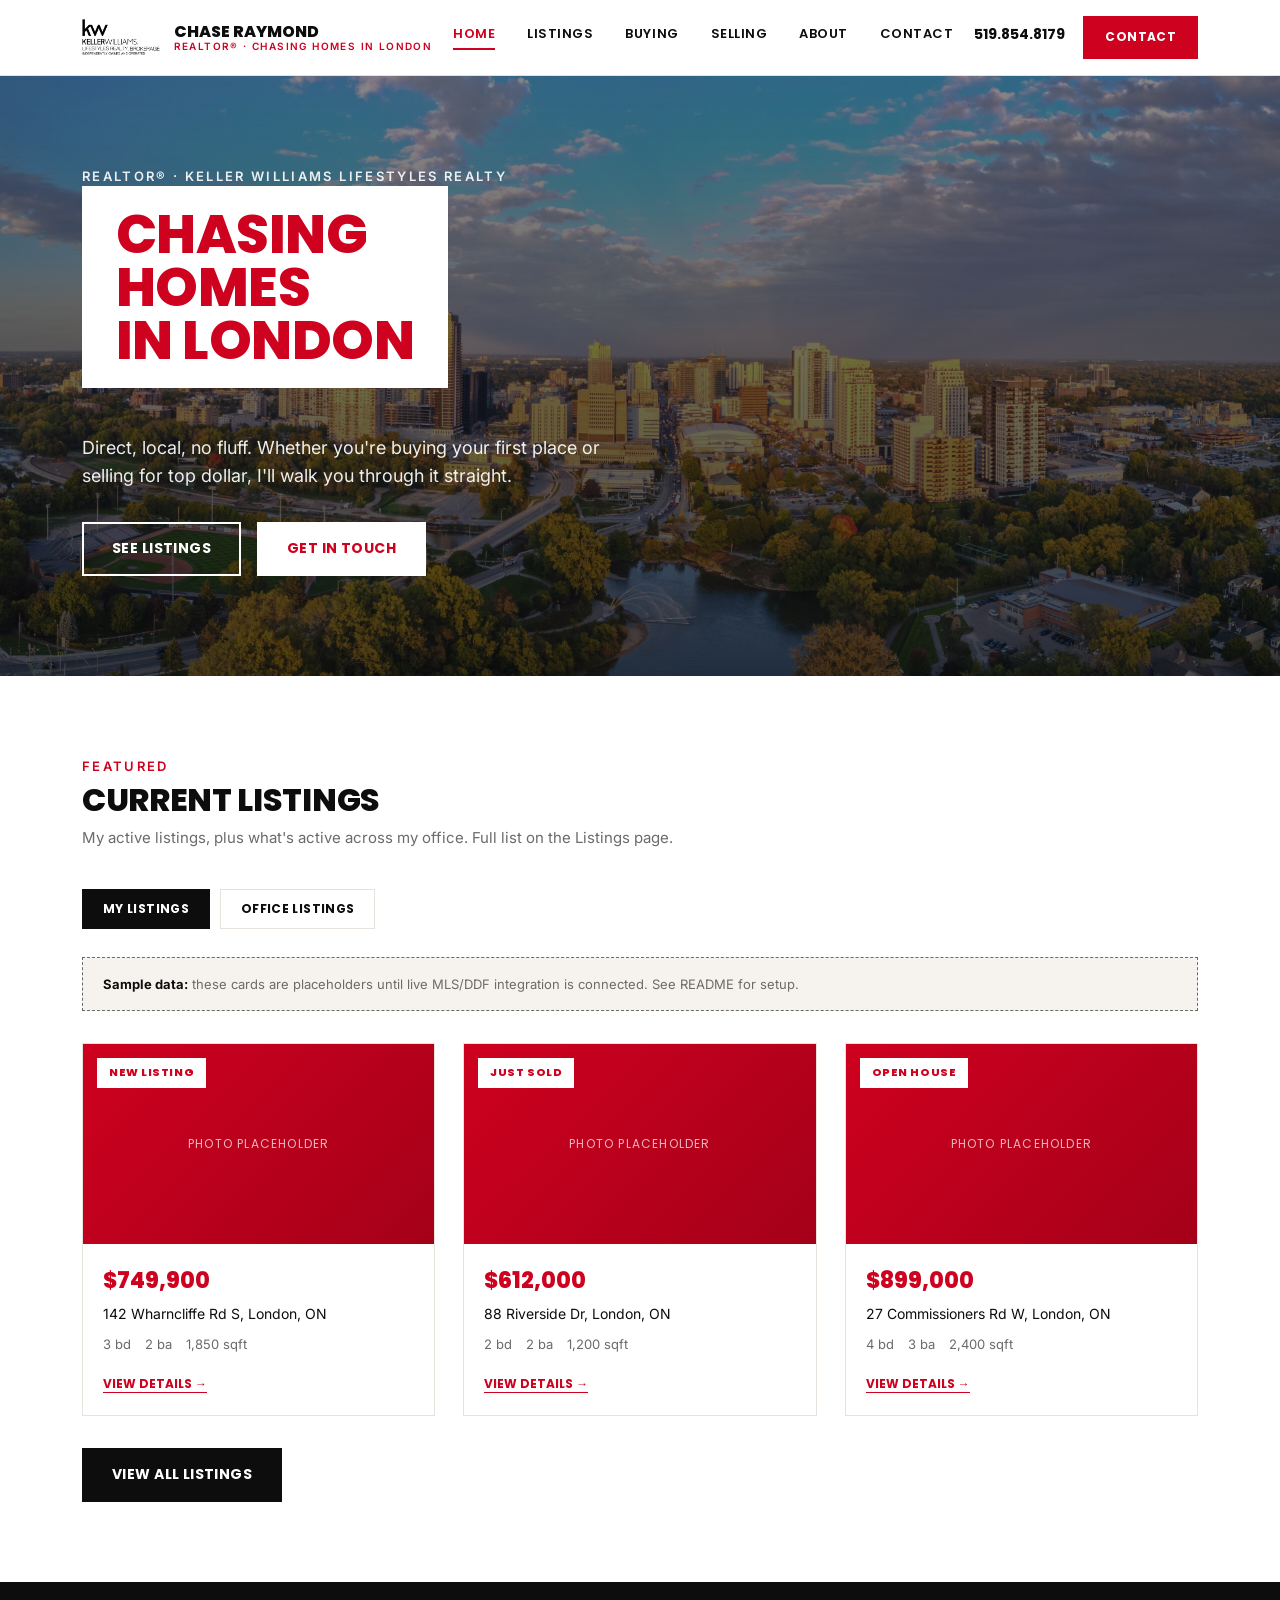
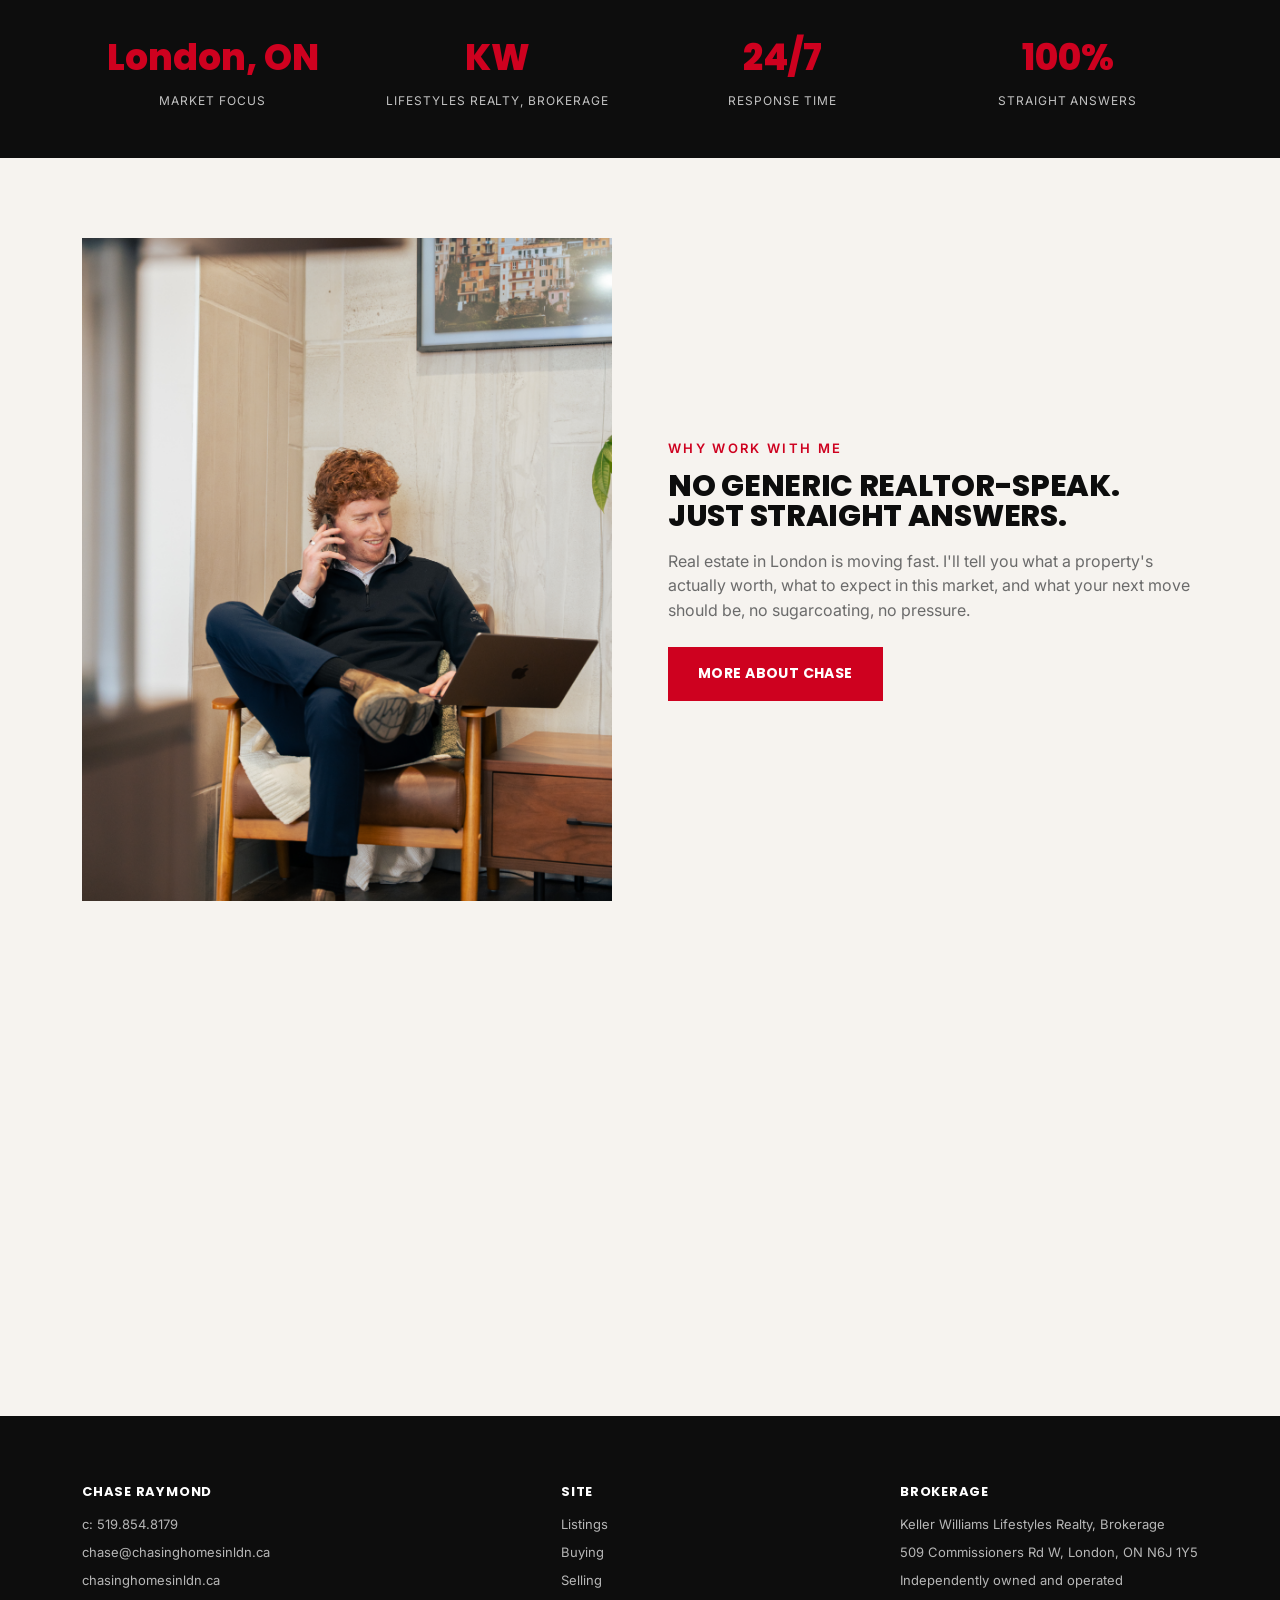
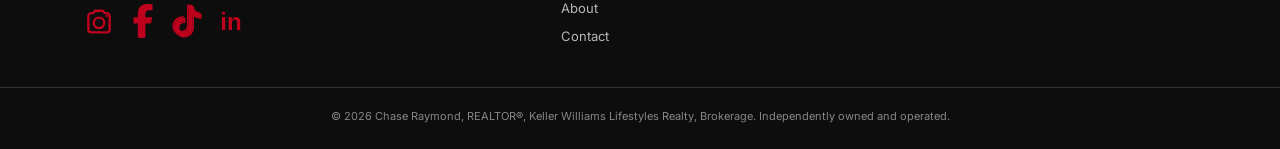
==== commit 13a89908: "Add files via upload" ====
--- a/index.html
+++ b/index.html
@@ -14,7 +14,7 @@
 <meta property="og:title" content="Chase Raymond | REALTOR® in London, Ontario">
 <meta property="og:description" content="REALTOR® with Keller Williams Lifestyles Realty serving London, Ontario. Browse listings, get a market update, or reach out directly.">
 <meta property="og:url" content="https://chasinghomesinldn.ca/">
-<meta property="og:image" content="https://chasinghomesinldn.ca/assets/og-image.jpg">
+<meta property="og:image" content="https://chasinghomesinldn.ca/assets/Agent%20headshot.png">
 <meta property="og:locale" content="en_CA">
 <meta property="og:site_name" content="Chase Raymond, Chasing Homes in London">
 
@@ -22,7 +22,7 @@
 <meta name="twitter:card" content="summary_large_image">
 <meta name="twitter:title" content="Chase Raymond | REALTOR® in London, Ontario">
 <meta name="twitter:description" content="REALTOR® with Keller Williams Lifestyles Realty serving London, Ontario.">
-<meta name="twitter:image" content="https://chasinghomesinldn.ca/assets/og-image.jpg">
+<meta name="twitter:image" content="https://chasinghomesinldn.ca/assets/Agent%20headshot.png">
 
 <link rel="preconnect" href="https://fonts.googleapis.com">
 <link href="https://fonts.googleapis.com/css2?family=Poppins:wght@400;600;700;800&family=Inter:wght@400;500;600&display=swap" rel="stylesheet">
@@ -35,7 +35,7 @@
   "@type": "RealEstateAgent",
   "name": "Chase Raymond",
   "url": "https://chasinghomesinldn.ca/",
-  "image": "https://chasinghomesinldn.ca/assets/og-image.jpg",
+  "image": "https://chasinghomesinldn.ca/assets/Agent%20headshot.png",
   "telephone": "+1-519-854-8179",
   "email": "chase@chasinghomesinldn.ca",
   "address": {
--- a/css/style.css
+++ b/css/style.css
@@ -280,6 +280,30 @@
 .quote-block .panel h2{font-size:28px;}
 .quote-block p{max-width:640px;font-size:16px;color:rgba(255,255,255,0.92);}
 
+/* ---------- Homepage CTA split ---------- */
+.cta-split{background:var(--red);padding:70px 0;}
+.cta-split h2{
+  color:var(--white);font-family:'Poppins',sans-serif;font-weight:800;
+  text-transform:uppercase;font-size:30px;margin:6px 0 36px;
+}
+.cta-split-grid{display:grid;grid-template-columns:repeat(3,1fr);gap:20px;}
+.cta-card{
+  background:var(--white);color:var(--black);padding:28px;
+  display:flex;flex-direction:column;gap:10px;text-decoration:none;
+  transition:transform 0.2s ease, box-shadow 0.2s ease;
+}
+.cta-card:hover{transform:translateY(-4px);box-shadow:0 14px 26px rgba(0,0,0,0.28);}
+.cta-card h3{
+  font-family:'Poppins',sans-serif;font-weight:800;text-transform:uppercase;
+  font-size:18px;color:var(--red);
+}
+.cta-card p{font-size:14px;color:var(--grey);flex:1;line-height:1.5;}
+.cta-card-link{
+  font-family:'Poppins',sans-serif;font-weight:700;font-size:12px;
+  text-transform:uppercase;letter-spacing:0.04em;color:var(--black);
+}
+@media (max-width:820px){.cta-split-grid{grid-template-columns:1fr;}}
+
 /* ---------- Contact form ---------- */
 form.contact-form{display:grid;gap:18px;max-width:560px;}
 form.contact-form label{
@@ -327,16 +351,15 @@
 }
 
 /* ---------- Social icons ---------- */
-.social-row{display:flex;gap:12px;margin-top:14px;}
+.social-row{display:flex;gap:10px;margin-top:14px;}
 .social-row a{
   width:34px;height:34px;
   display:flex;align-items:center;justify-content:center;
-  border:1px solid rgba(255,255,255,0.25);
-  color:rgba(255,255,255,0.85);
-  font-family:'Poppins',sans-serif;font-weight:700;font-size:12px;
-  text-transform:uppercase;
-}
-.social-row a:hover{border-color:var(--red);color:var(--red);background:rgba(255,255,255,0.05);}
+  opacity:0.92;
+  transition:opacity 0.2s ease, transform 0.2s ease;
+}
+.social-row a:hover{opacity:1;transform:translateY(-2px);}
+.social-row img{width:100%;height:100%;display:block;}
 
 /* ---------- Tabs (listings toggle) ---------- */
 .tab-row{display:flex;gap:10px;margin-bottom:28px;flex-wrap:wrap;}
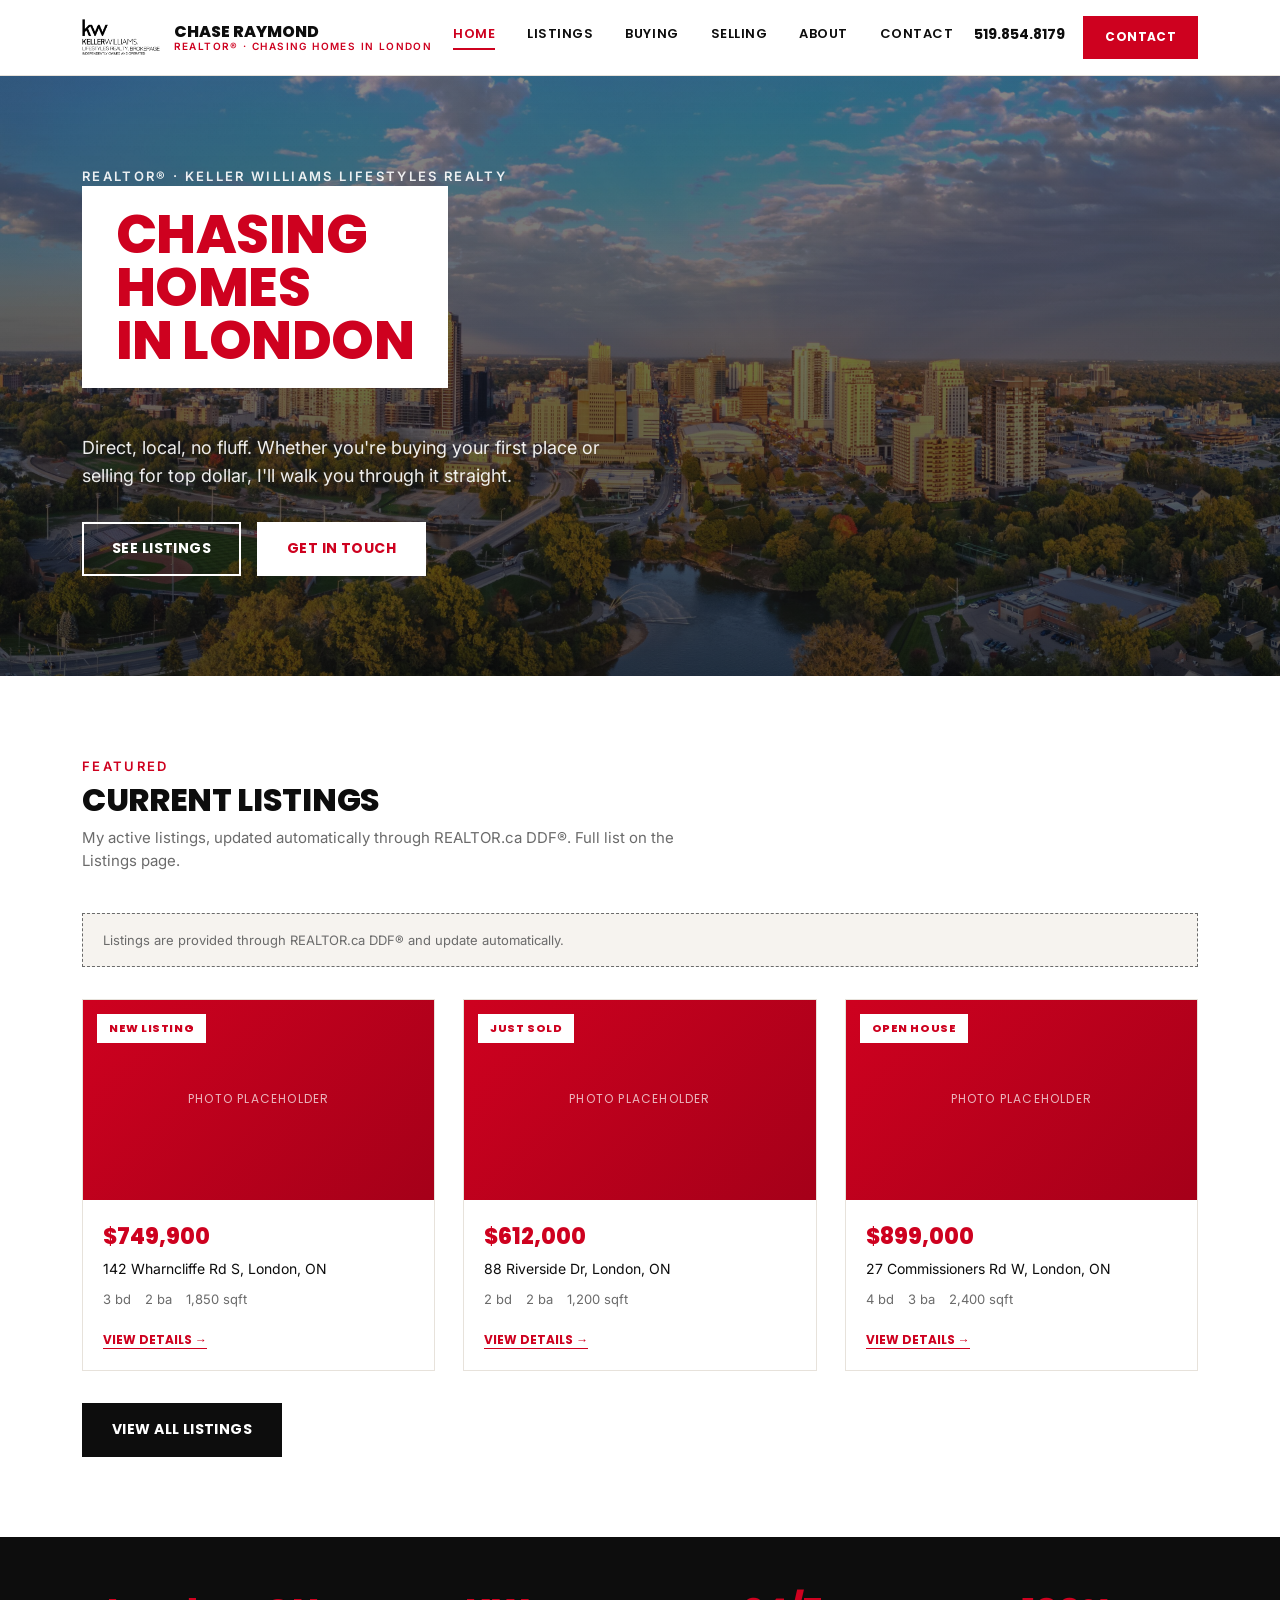
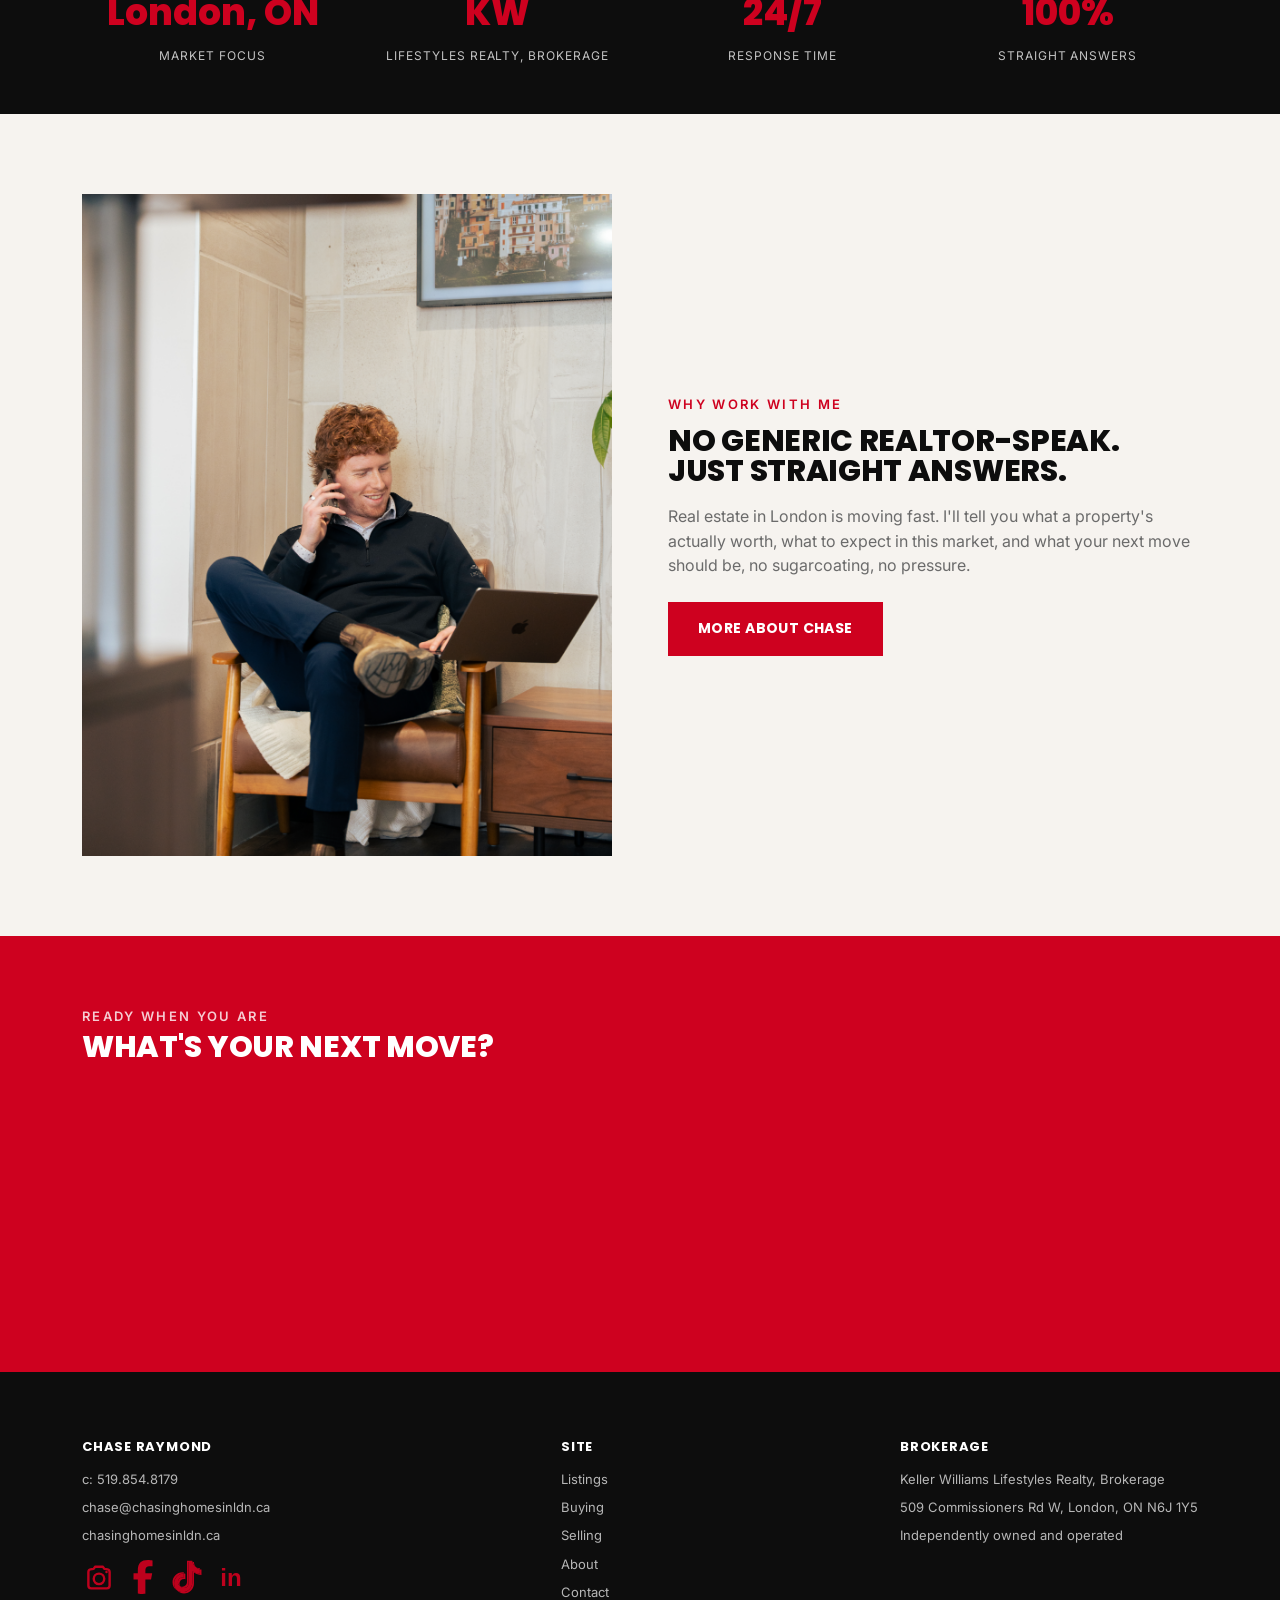
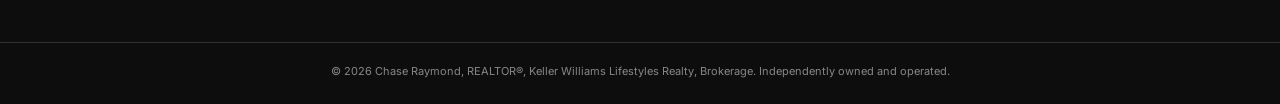
==== commit 8af0175f: "Add secure REALTOR.ca DDF integration" ====
--- a/index.html
+++ b/index.html
@@ -59,8 +59,8 @@
     "https://www.facebook.com/ChasingHomesInLDN/",
     "https://www.tiktok.com/@c.raymond30",
     "https://www.linkedin.com/in/chasinghomesinldn/",
-    "https://www.realtor.ca/REPLACE_WITH_PROFILE_URL",
-    "https://www.google.com/maps/place/REPLACE_WITH_GOOGLE_BUSINESS_PROFILE_URL"
+    "https://www.realtor.ca/agent/2209158/chase-raymond-b100-509-commissioners-road-w-london-ontario-n6j1y5",
+    "https://share.google/JXiqCp1u9U3w98wa4"
   ]
 }
 </script>
@@ -69,21 +69,21 @@
 
 <header class="site-header">
   <div class="nav-inner">
-    <a class="nav-brand" href="index.html">
+    <a class="nav-brand" href="/">
       <img src="assets/kw-logo-white.png" alt="Keller Williams" style="filter:invert(1) grayscale(1) brightness(0);">
       <span class="name">Chase Raymond<span>REALTOR® · Chasing Homes in London</span></span>
     </a>
     <nav class="nav-links">
-      <a href="index.html" class="active">Home</a>
-      <a href="listings.html">Listings</a>
-      <a href="buying.html">Buying</a>
-      <a href="selling.html">Selling</a>
-      <a href="about.html">About</a>
-      <a href="contact.html">Contact</a>
+      <a href="/" class="active">Home</a>
+      <a href="/listings">Listings</a>
+      <a href="/buying">Buying</a>
+      <a href="/selling">Selling</a>
+      <a href="/about">About</a>
+      <a href="/contact">Contact</a>
     </nav>
     <div class="nav-cta">
       <a href="tel:5198548179" class="nav-phone">519.854.8179</a>
-      <a href="contact.html" class="btn btn-primary" style="padding:10px 20px;font-size:12px;">Contact</a>
+      <a href="/contact" class="btn btn-primary" style="padding:10px 20px;font-size:12px;">Contact</a>
       <button class="menu-toggle">&#9776;</button>
     </div>
   </div>
@@ -95,8 +95,8 @@
     <div class="panel"><h1>Chasing<br>Homes<br>in London</h1></div>
     <p class="sub">Direct, local, no fluff. Whether you're buying your first place or selling for top dollar, I'll walk you through it straight.</p>
     <div class="actions">
-      <a href="listings.html" class="btn btn-outline">See Listings</a>
-      <a href="contact.html" class="btn" style="background:var(--white);color:var(--red);">Get In Touch</a>
+      <a href="/listings" class="btn btn-outline">See Listings</a>
+      <a href="/contact" class="btn" style="background:var(--white);color:var(--red);">Get In Touch</a>
     </div>
   </div>
 </section>
@@ -106,25 +106,17 @@
     <div class="section-head">
       <div class="eyebrow">Featured</div>
       <h2>Current Listings</h2>
-      <p>My active listings, plus what's active across my office. Full list on the Listings page.</p>
-    </div>
-
-    <div class="tab-row">
-      <button class="tab-btn active" data-tab="mine">My Listings</button>
-      <button class="tab-btn" data-tab="office">Office Listings</button>
-    </div>
-
-    <div class="listings-notice"><b>Sample data:</b> these cards are placeholders until live MLS/DDF integration is connected. See README for setup.</div>
-
-    <div class="tab-panel active" id="tab-mine">
+      <p>My active listings, updated automatically through REALTOR.ca DDF®. Full list on the Listings page.</p>
+    </div>
+
+    <div class="listings-notice">Listings are provided through REALTOR.ca DDF® and update automatically.</div>
+
+    <div id="tab-mine">
       <div id="home-listings" class="listing-grid"></div>
     </div>
-    <div class="tab-panel" id="tab-office">
-      <div id="home-office-listings" class="listing-grid"></div>
-    </div>
 
     <div style="margin-top:32px;">
-      <a href="listings.html" class="btn btn-dark">View All Listings</a>
+      <a href="/listings" class="btn btn-dark">View All Listings</a>
     </div>
   </div>
 </section>
@@ -157,7 +149,7 @@
       <div class="eyebrow">Why work with me</div>
       <h2 style="font-size:30px;margin:12px 0 18px;">No generic realtor-speak. Just straight answers.</h2>
       <p style="color:var(--grey);font-size:16px;margin-bottom:24px;">Real estate in London is moving fast. I'll tell you what a property's actually worth, what to expect in this market, and what your next move should be, no sugarcoating, no pressure.</p>
-      <a href="about.html" class="btn btn-primary">More About Chase</a>
+      <a href="/about" class="btn btn-primary">More About Chase</a>
     </div>
   </div>
 </section>
@@ -167,17 +159,17 @@
     <div class="eyebrow" style="color:#fff;opacity:0.8;">Ready When You Are</div>
     <h2>What's your next move?</h2>
     <div class="cta-split-grid reveal-stagger">
-      <a href="buying.html" class="cta-card reveal-item">
+      <a href="/buying" class="cta-card reveal-item">
         <h3>I'm Buying</h3>
         <p>Pre-approval, must-haves, offers, closing. Get the full process plus a free buyer's guide.</p>
         <span class="cta-card-link">See Buying Tips &rarr;</span>
       </a>
-      <a href="selling.html" class="cta-card reveal-item">
+      <a href="/selling" class="cta-card reveal-item">
         <h3>I'm Selling</h3>
         <p>Pricing, prep, marketing, negotiation. Get the full process plus a free seller's guide.</p>
         <span class="cta-card-link">See Selling Tips &rarr;</span>
       </a>
-      <a href="contact.html" class="cta-card reveal-item">
+      <a href="/contact" class="cta-card reveal-item">
         <h3>Just Curious</h3>
         <p>Not ready to commit to anything? Ask a question, get an honest market read, no pressure.</p>
         <span class="cta-card-link">Contact Chase &rarr;</span>
@@ -192,7 +184,7 @@
       <h4>Chase Raymond</h4>
       <a href="tel:5198548179">c: 519.854.8179</a>
       <a href="mailto:chase@chasinghomesinldn.ca">chase@chasinghomesinldn.ca</a>
-      <a href="index.html">chasinghomesinldn.ca</a>
+      <a href="/">chasinghomesinldn.ca</a>
       <div class="social-row">
         <a href="https://www.instagram.com/chasinghomesinldn/" target="_blank" rel="noopener" aria-label="Instagram"><img src="assets/Instagram.svg" alt="Instagram"></a>
         <a href="https://www.facebook.com/ChasingHomesInLDN/" target="_blank" rel="noopener" aria-label="Facebook"><img src="assets/Facebook.svg" alt="Facebook"></a>
@@ -202,11 +194,11 @@
     </div>
     <div class="col">
       <h4>Site</h4>
-      <a href="listings.html">Listings</a>
-      <a href="buying.html">Buying</a>
-      <a href="selling.html">Selling</a>
-      <a href="about.html">About</a>
-      <a href="contact.html">Contact</a>
+      <a href="/listings">Listings</a>
+      <a href="/buying">Buying</a>
+      <a href="/selling">Selling</a>
+      <a href="/about">About</a>
+      <a href="/contact">Contact</a>
     </div>
     <div class="col">
       <h4>Brokerage</h4>
@@ -221,17 +213,7 @@
 <script src="js/listings.js"></script>
 <script src="js/animations.js"></script>
 <script>
-  loadListings('#home-listings', { limit: 3, dataPath: 'data/listings.json' });
-  loadListings('#home-office-listings', { limit: 3, dataPath: 'data/office-listings.json' });
-
-  document.querySelectorAll('.tab-btn').forEach(btn => {
-    btn.addEventListener('click', () => {
-      document.querySelectorAll('.tab-btn').forEach(b => b.classList.remove('active'));
-      document.querySelectorAll('.tab-panel').forEach(p => p.classList.remove('active'));
-      btn.classList.add('active');
-      document.getElementById('tab-' + btn.dataset.tab).classList.add('active');
-    });
-  });
+  loadListings('#home-listings', { limit: 3 });
 </script>
 </body>
 </html>
